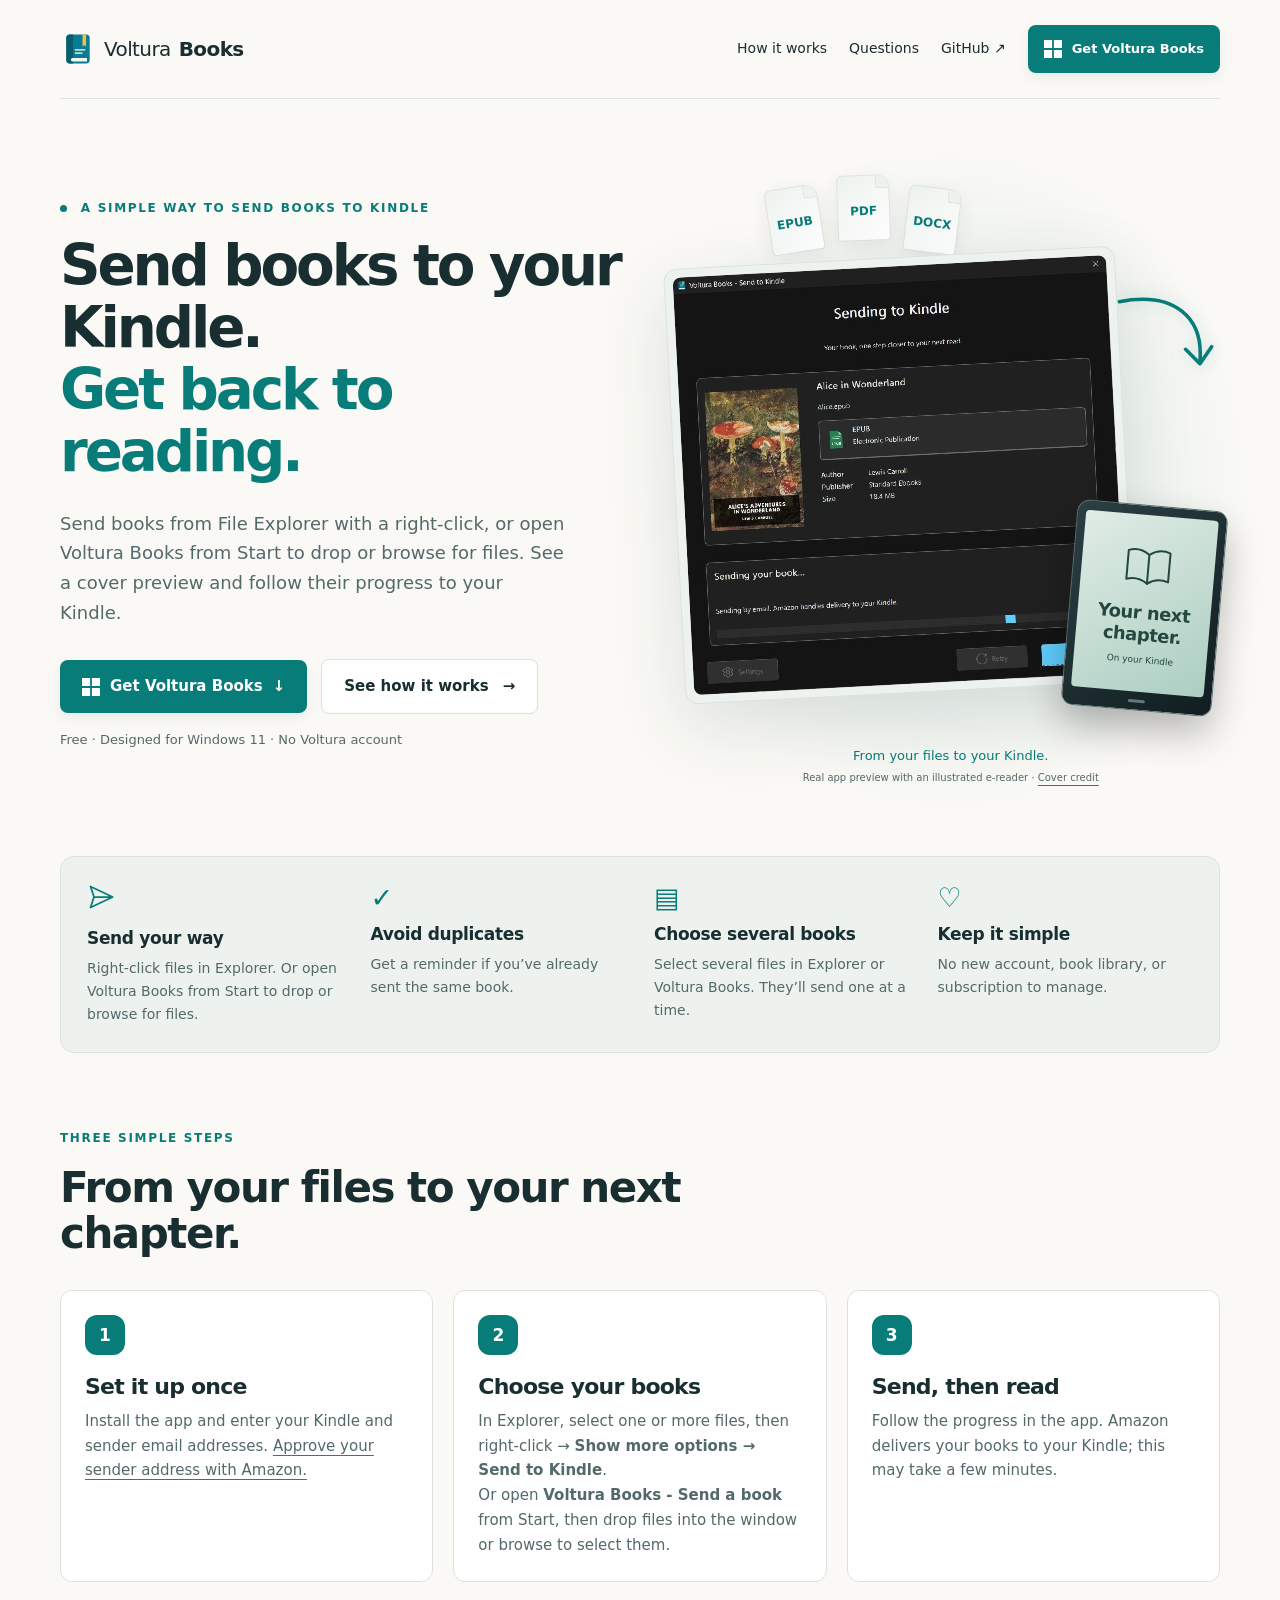
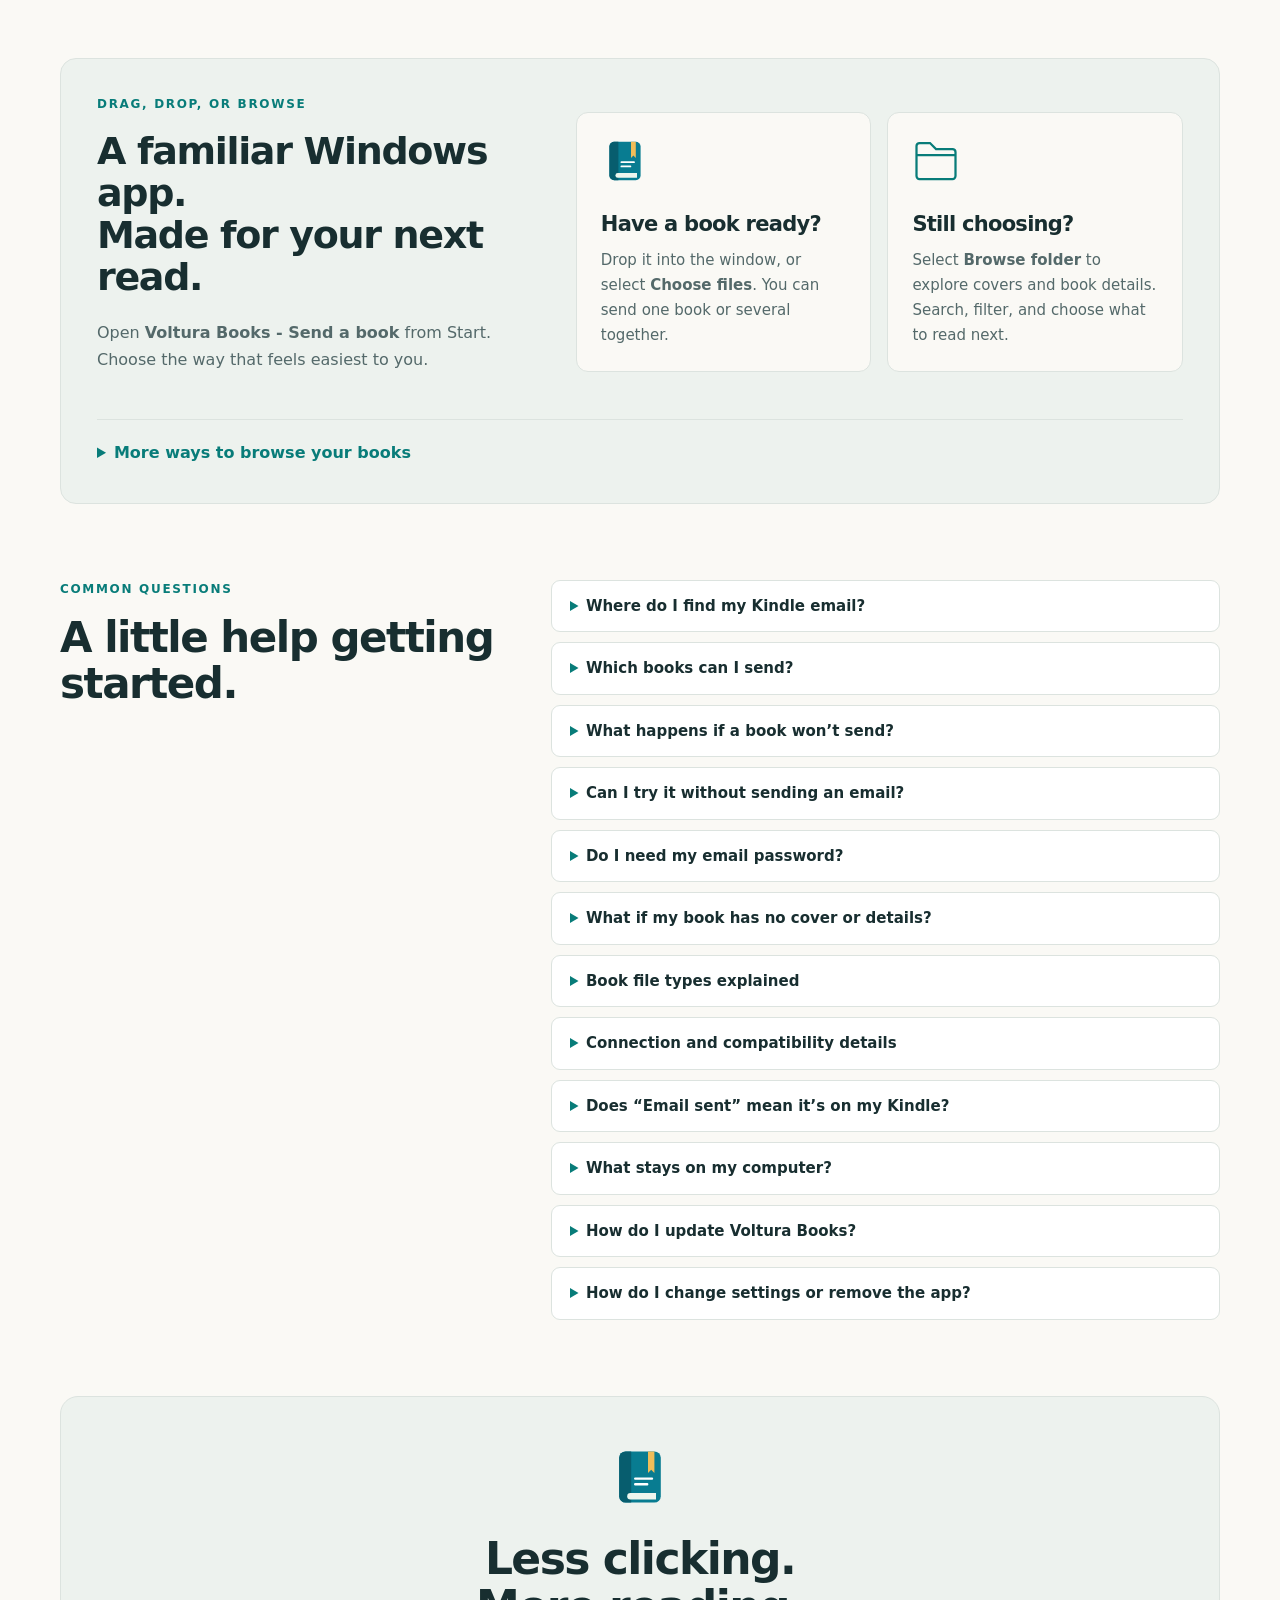
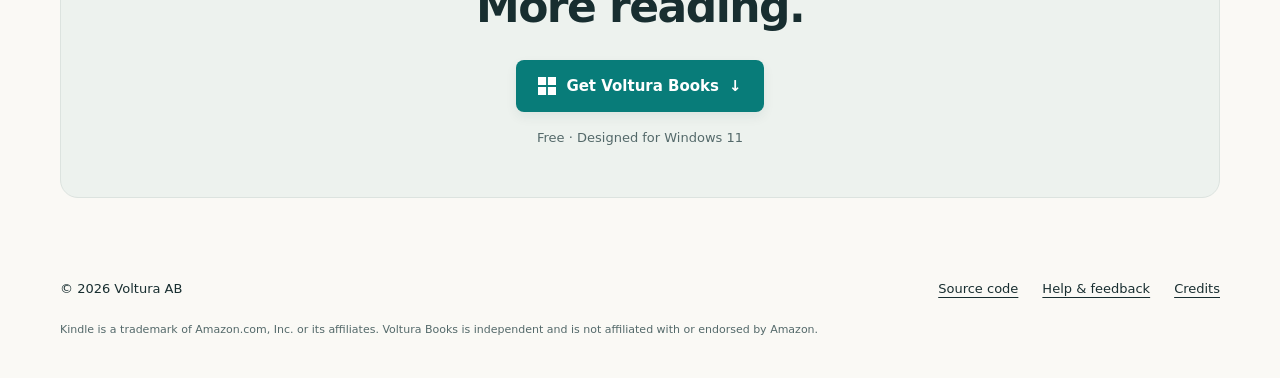
==== docs/index.html @ 6a0a5fe1 "Initial version" ====
<!doctype html>
<html lang="en">
<head>
  <meta charset="utf-8">
  <meta name="viewport" content="width=device-width, initial-scale=1">
  <meta name="color-scheme" content="light dark">
  <meta name="description" content="Send books and documents to your Kindle with a right-click or drag and drop. Choose one book or several, and get back to reading.">
  <meta property="og:title" content="Voltura Books — Your next read. One right-click away.">
  <meta property="og:description" content="A free Windows app for sending books and documents to your Kindle.">
  <meta property="og:type" content="website">
  <meta property="og:image" content="https://voltura.github.io/voltura-books/assets/sending.png">
  <link rel="canonical" href="https://voltura.github.io/voltura-books/">
  <link rel="icon" href="assets/book.svg" type="image/svg+xml">
  <link rel="stylesheet" href="assets/site.css?v=7">
  <title>Voltura Books — Send books to Kindle</title>
</head>
<body>
  <a class="skip" href="#main">Skip to content</a>
  <header class="wrap navigation">
    <a class="wordmark" href="./" aria-label="Voltura Books home"><img src="assets/book.svg" width="36" height="36" alt="">Voltura <strong>Books</strong></a>
    <nav aria-label="Main navigation"><a href="#how-it-works">How it works</a><a href="#questions">Questions</a><a href="https://github.com/voltura/voltura-books">GitHub <span aria-hidden="true">↗</span></a><a class="button primary nav-download" href="https://github.com/voltura/voltura-books/releases"><svg class="windows-icon" width="18" height="18" viewBox="0 0 20 20" fill="currentColor" aria-hidden="true" focusable="false"><path d="M0 0h9v9H0zM11 0h9v9h-9zM0 11h9v9H0zM11 11h9v9h-9z"/></svg>Get Voltura Books</a></nav>
  </header>
  <main id="main">
    <section class="wrap hero">
      <div class="intro">
        <p class="eyebrow"><span class="dot"></span> A simple way to send books to Kindle</p>
        <h1>Send books to your Kindle.<br><em>Get back to reading.</em></h1>
        <p class="lead">Send books from File Explorer with a right-click, or open Voltura Books from Start to drop or browse for files. See a cover preview and follow their progress to your Kindle.</p>
        <div class="actions"><a class="button primary" href="https://github.com/voltura/voltura-books/releases"><svg class="windows-icon" width="18" height="18" viewBox="0 0 20 20" fill="currentColor" aria-hidden="true" focusable="false"><path d="M0 0h9v9H0zM11 0h9v9h-9zM0 11h9v9H0zM11 11h9v9h-9z"/></svg>Get Voltura Books <span aria-hidden="true">↓</span></a><a class="button secondary" href="#how-it-works">See how it works <span aria-hidden="true">→</span></a></div>
        <p class="fine">Free · Designed for Windows 11 · No Voltura account</p>
      </div>
      <figure class="hero-product">
        <div class="format-tags" aria-label="Examples of supported formats"><span>EPUB</span><span>PDF</span><span>DOCX</span></div>
        <div class="product-frame"><img src="assets/sending.png?v=7" alt="Voltura Books showing a cover and details while sending Alice’s Adventures in Wonderland" width="735" height="708" fetchpriority="high"></div>
        <svg class="delivery-arrow" viewBox="0 0 120 100" fill="none" aria-hidden="true"><path d="M8 12C70 0 102 30 98 78"/><path d="m82 65 16 16 13-19"/></svg>
        <div class="reader-illustration" aria-hidden="true"><div class="reader-screen"><svg viewBox="0 0 64 64" fill="none"><path d="M32 17C24 11 14 10 6 13v36c9-3 18-2 26 4 8-6 17-7 26-4V13c-8-3-18-2-26 4Z"/><path d="M32 17v36"/></svg><strong>Your next<br>chapter.</strong><span>On your Kindle</span></div><div class="reader-button"></div></div>
        <figcaption>From your files to your Kindle.<br><span>Real app preview with an illustrated e-reader · <a href="credits.html">Cover credit</a></span></figcaption>
      </figure>
    </section>
    <section class="wrap feature-strip" aria-label="Why Voltura Books"><div class="feature-grid">
      <article><span class="feature-symbol" aria-hidden="true"><svg width="28" height="28" viewBox="0 0 24 24" fill="none" stroke="currentColor" stroke-width="1.5" stroke-linejoin="round"><path d="M3 3 22 12 3 21 6 12Z M6 12h16"/></svg></span><h2>Send your way</h2><p>Right-click files in Explorer. Or open Voltura Books from Start to drop or browse for files.</p></article>
      <article><span class="feature-symbol" aria-hidden="true">✓</span><h2>Avoid duplicates</h2><p>Get a reminder if you’ve already sent the same book.</p></article>
      <article><span class="feature-symbol" aria-hidden="true">▤</span><h2>Choose several books</h2><p>Select several files in Explorer or Voltura Books. They’ll send one at a time.</p></article>
      <article><span class="feature-symbol" aria-hidden="true">♡</span><h2>Keep it simple</h2><p>No new account, book library, or subscription to manage.</p></article>
    </div></section>
    <section class="wrap steps-section" id="how-it-works">
      <div class="section-heading"><p class="eyebrow">Three simple steps</p><h2>From your files to your next chapter.</h2></div>
      <ol class="steps">
        <li><span class="step-number">1</span><h3>Set it up once</h3><p>Install the app and enter your Kindle and sender email addresses. <a href="#kindle-email">Approve your sender address with Amazon.</a></p></li>
        <li><span class="step-number">2</span><h3>Choose your books</h3><p>In Explorer, select one or more files, then right-click → <strong>Show more options → Send to Kindle</strong>.</p><p>Or open <strong>Voltura Books - Send a book</strong> from Start, then drop files into the window or browse to select them.</p></li>
        <li><span class="step-number">3</span><h3>Send, then read</h3><p>Follow the progress in the app. Amazon delivers your books to your Kindle; this may take a few minutes.</p></li>
      </ol>
    </section>
    <section class="wrap showcase" aria-labelledby="showcase-title">
      <div class="section-heading"><p class="eyebrow">Drag, drop, or browse</p><h2 id="showcase-title">A familiar Windows app.<br>Made for your next read.</h2><p>Open <strong>Voltura Books - Send a book</strong> from Start. Choose the way that feels easiest to you.</p></div>
      <div class="method-grid">
        <article><img src="assets/book.svg" width="48" height="48" alt=""><h3>Have a book ready?</h3><p>Drop it into the window, or select <strong>Choose files</strong>. You can send one book or several together.</p></article>
        <article><svg class="method-icon" viewBox="0 0 32 32" fill="none" stroke="currentColor" stroke-width="1.5" aria-hidden="true"><path d="M3 9V6a2 2 0 0 1 2-2h7l4 4h11a2 2 0 0 1 2 2v16a2 2 0 0 1-2 2H5a2 2 0 0 1-2-2V9Z"/><path d="M3 12h26"/></svg><h3>Still choosing?</h3><p>Select <strong>Browse folder</strong> to explore covers and book details. Search, filter, and choose what to read next.</p></article>
      </div>
      <details class="browse-details"><summary>More ways to browse your books</summary><p>Switch between a list and cover thumbnails. Search by filename, sort by name, size, or modified date, and filter by file type. Hold Ctrl or Shift to select several files. Available details include title, author, publisher, size, and file dates.</p><p>If you open more files during a send, the app asks whether to add them after the current books.</p></details>
    </section>
    <section class="wrap faq" id="questions">
      <div class="section-heading"><p class="eyebrow">Common questions</p><h2>A little help getting started.</h2></div>
      <div class="questions">
        <details id="kindle-email"><summary>Where do I find my Kindle email?</summary><p>Visit Amazon’s <a href="https://www.amazon.com/hz/mycd/myx">Content and Devices</a> settings to find your Kindle’s Send-to-Kindle email address. In Personal Document Settings, add your sender email to the Approved Personal Document E-mail List.</p></details>
        <details><summary>Which books can I send?</summary><p>EPUB books, PDF files, Word documents, and several other common formats. Choose one or several. Each file can be up to 50 MB; your email service may have a smaller limit. Password-protected or copy-protected documents may not work.</p></details>
        <details><summary>What happens if a book won’t send?</summary><p>Sending pauses so you can try again, skip that book, or cancel the remaining books. Nothing is retried automatically. For several books, a summary tells you what was sent, skipped, or left unfinished.</p></details>
        <details><summary>Can I try it without sending an email?</summary><p>Yes. Select <strong>Preview only (no emails sent)</strong> in the Send a book window. You can browse files, see their covers, and watch a simulated send. No email setup is needed, and your sent-book history stays unchanged.</p></details>
        <details><summary>Do I need my email password?</summary><p>If you send through your email provider, yes. Some services, such as Gmail, require a special password for apps; the setup form explains what to use. There is also a direct sending option without a password, though it does not work on every network.</p></details>
        <details><summary>What if my book has no cover or details?</summary><p>You’ll see a full-size placeholder cover with its file type. Missing information never prevents sending. Page counts appear only when available; most EPUB books do not have a fixed number of pages. Word page counts are the values saved in the file and may change when it is opened elsewhere.</p></details>
        <details><summary>Book file types explained</summary><p>The letters at the end of a filename tell you its format. For example, <strong>My book.epub</strong> is an EPUB book.</p>
          <dl class="file-legend">
            <dt>EPUB — electronic publication (.epub)</dt><dd>A common ebook format. Text usually adjusts to your Kindle’s screen and chosen text size. We show its cover when one is included.</dd>
            <dt>PDF — portable document format (.pdf)</dt><dd>Pages laid out like a printed book or document. We show the first page as a preview.</dd>
            <dt>RTF — rich text format (.rtf)</dt><dd>A text document with basic formatting, such as bold words and headings. We show a full-size placeholder cover.</dd>
            <dt>Word documents (.doc, .docx)</dt><dd>Documents created by Microsoft Word and similar apps. Some DOCX files include a small preview; otherwise we show a full-size placeholder cover.</dd>
            <dt>TXT — plain text (.txt)</dt><dd>Words without page styling or pictures. We show a full-size placeholder cover.</dd>
            <dt>HTML — web-page documents (.html, .htm)</dt><dd>A saved web-page file. Only that file is sent, not a folder of linked pictures. We show a full-size placeholder cover.</dd>
            <dt>Pictures (.jpg, .jpeg, .png, .gif, .bmp)</dt><dd>Common image formats. We show the picture as the preview; for animated GIFs, the first frame.</dd>
            <dt>AZW, AZW3 and MOBI</dt><dd>Kindle and older ebook formats that this email delivery route does not support. Use an EPUB or PDF edition instead; changing the filename ending does not convert a book.</dd>
          </dl><p>Preview availability does not determine whether a file can be sent. <a href="https://digprjsurvey.amazon.co.uk/csad/help/node/TCUBEdEkbIhK07ysFu">Amazon’s supported file types</a>.</p></details>
        <details><summary>Connection and compatibility details</summary><p>Designed and tested for Windows 11 on an x64 PC. Windows 10 compatibility has not been verified; some icons depend on fonts included with Windows 11. Windows 8 and 8.1 are not supported. Provider sending requires verified TLS encryption. Direct sending uses port 25 and may be unencrypted if the receiving server does not offer TLS. Networks and mail servers can block direct delivery.</p><p>Browser-based email sign-in (OAuth) is not supported. Each file is sent unchanged, without conversion or DRM removal. Amazon processes the file and may reject unsupported books. The maximum attachment size is 50,000,000 bytes, before email encoding; your provider may allow less.</p></details>
        <details><summary>Does “Email sent” mean it’s on my Kindle?</summary><p>It means the mail server accepted the email. Amazon still needs to process and deliver the book. If a connection fails after submission, check your Kindle before retrying so you do not send a duplicate.</p></details>
        <details><summary>What stays on my computer?</summary><p>Your settings and sent-book history are stored locally. Passwords use Windows Credential Manager. There is no Voltura account or telemetry. Automatic email setup sends only your email domain to Thunderbird’s configuration service and may query DNS. Your book is sent through the delivery method you choose.</p></details>
        <details><summary>How do I update Voltura Books?</summary><p>Open <strong>About</strong> in the Send a book window and choose <strong>Check for updates</strong>. The app downloads and verifies a newer version, then offers <strong>Install update</strong> when you are ready.</p></details>
        <details><summary>How do I change settings or remove the app?</summary><p>Open <strong>Voltura Books - Settings</strong> from Start. To remove it, go to <strong>Windows Settings → Apps → Installed apps → Voltura Books → Uninstall</strong>. Removal also deletes its settings, saved password, and sent history.</p></details>
      </div>
    </section>
    <section class="wrap closing"><img src="assets/book.svg" width="64" height="64" alt=""><h2>Less clicking.<br>More reading.</h2><a class="button primary" href="https://github.com/voltura/voltura-books/releases"><svg class="windows-icon" width="18" height="18" viewBox="0 0 20 20" fill="currentColor" aria-hidden="true" focusable="false"><path d="M0 0h9v9H0zM11 0h9v9h-9zM0 11h9v9H0zM11 11h9v9h-9z"/></svg>Get Voltura Books <span aria-hidden="true">↓</span></a><p class="fine">Free · Designed for Windows 11</p></section>
  </main>
  <footer class="wrap"><div class="footer-top"><span>© 2026 Voltura AB</span><div><a href="https://github.com/voltura/voltura-books">Source code</a><a href="https://github.com/voltura/voltura-books/issues">Help &amp; feedback</a><a href="credits.html">Credits</a></div></div><p>Kindle is a trademark of Amazon.com, Inc. or its affiliates. Voltura Books is independent and is not affiliated with or endorsed by Amazon.</p></footer>
<script>
  function revealAnswer() {
    const answer = document.getElementById(location.hash.slice(1));
    if (answer instanceof HTMLDetailsElement) answer.open = true;
  }
  window.addEventListener('hashchange', revealAnswer);
  revealAnswer();
</script>
</body>
</html>
---- docs/assets/site.css ----
@charset "UTF-8";
:root{color-scheme:light dark;--page:#faf9f5;--ink:#182e30;--muted:#54696a;--line:#dce3df;--card:#fff;--wash:#edf2ee;--accent:#087c79;--accent-ink:#fff;--gold:#efbd59;--shadow:0 24px 70px #183e3620}
*{box-sizing:border-box}html{scroll-behavior:smooth;scroll-padding-top:30px}body{margin:0;background:var(--page);color:var(--ink);font-family:"Segoe UI Variable","Segoe UI",system-ui,sans-serif;font-size:16px;line-height:1.65}a{color:inherit;text-underline-offset:4px}a:hover{color:var(--accent)}a:focus-visible,summary:focus-visible{outline:3px solid var(--accent);outline-offset:6px}img{max-width:100%;height:auto}h1,h2,h3,p{margin-top:0}h1,h2,h3{line-height:1.1;letter-spacing:-.035em}p{color:var(--muted)}.wrap{width:min(1160px,calc(100% - 64px));margin-inline:auto}.skip{position:fixed;left:16px;top:-100px;z-index:5;background:var(--card);padding:12px}.skip:focus{top:12px}.navigation{display:flex;align-items:center;justify-content:space-between;padding-block:25px;border-bottom:1px solid var(--line)}.wordmark{display:flex;align-items:center;gap:8px;font-size:20px;text-decoration:none;letter-spacing:-.03em}.wordmark strong{font-weight:650}.navigation nav{display:flex;gap:28px;font-size:14px}.navigation nav a{text-decoration:none}.hero{display:grid;grid-template-columns:1.2fr 1fr;gap:42px;align-items:center;padding-block:100px 108px}.eyebrow{font-size:12px;text-transform:uppercase;letter-spacing:.14em;font-weight:650;color:var(--accent);margin-bottom:24px}.dot{display:inline-block;width:7px;height:7px;border-radius:50%;background:var(--accent);margin-right:8px}h1{font-size:clamp(40px,4.7vw,64px);font-weight:650;letter-spacing:-.055em;margin-bottom:26px}h1 em{font-style:normal;color:var(--accent)}.lead{font-size:19px;max-width:510px;line-height:1.65}.actions{display:flex;align-items:center;gap:24px;flex-wrap:wrap;margin-top:32px}.button{display:inline-flex;align-items:center;justify-content:center;gap:28px;border-radius:8px;padding:14px 22px;font-size:15px;font-weight:650;text-decoration:none}.primary{background:var(--accent);color:var(--accent-ink);box-shadow:0 5px 12px #083e3212}.primary:hover{color:var(--accent-ink);filter:brightness(1.1)}.text-link{font-size:14px;text-decoration:none}.fine{font-size:13px;line-height:1.65;margin-top:15px}.book-scene{height:380px;position:relative;display:flex;justify-content:center;align-items:center;isolation:isolate}.orbit{position:absolute;border:1px solid var(--line);border-radius:50%;z-index:-1;inset:0}.orbit-two{inset:35px}.paper-card{width:230px;min-height:290px;transform:rotate(-8deg);border:1px solid var(--line);border-radius:12px;background:var(--card);box-shadow:var(--shadow);padding:24px;display:flex;flex-direction:column;align-items:center;gap:8px;margin-left:-45px}.paper-card strong{font-size:16px;letter-spacing:-.025em}.paper-card>span:last-child{font-size:12px;color:var(--muted)}.file-tag{font-size:10px;letter-spacing:.15em;align-self:flex-start;border:1px solid var(--line);border-radius:4px;padding:2px 6px;margin-bottom:8px}.menu-card{position:absolute;right:0;top:160px;min-width:245px;background:var(--card);border:1px solid var(--line);border-radius:12px;box-shadow:var(--shadow);padding:7px;font-size:14px;transform:rotate(3deg)}.menu-muted{display:block;padding:7px 14px;color:var(--muted);font-size:12px}.menu-choice{display:flex;align-items:center;gap:8px;background:var(--wash);padding:10px;border-radius:6px;font-weight:600}.menu-choice>span{margin-left:auto;color:var(--accent)}.scene-caption{position:absolute;bottom:-24px;font-size:12px;color:var(--muted)}.feature-strip{background:var(--wash);border-block:1px solid var(--line)}.feature-grid{display:grid;grid-template-columns:repeat(3,1fr);gap:52px;padding-block:40px}.feature-symbol{font-size:24px;color:var(--accent);display:block;margin-bottom:12px}.feature-grid h2{font-size:18px;letter-spacing:-.02em;margin-bottom:10px}.feature-grid p{font-size:14px;line-height:1.65;margin:0}.showcase{display:grid;grid-template-columns:.7fr 1.3fr;gap:65px;align-items:center;padding-block:100px}.section-heading h2{font-size:clamp(30px,3.3vw,42px);font-weight:600;margin-bottom:22px}.section-heading p:not(.eyebrow){max-width:440px}.app-shot{margin:0;padding:22px;background:var(--wash);border:1px solid var(--line);border-radius:18px}.app-shot img{display:block;width:100%;height:auto;border-radius:9px;box-shadow:var(--shadow)}figcaption{font-size:11px;text-align:center;color:var(--muted);padding-top:18px}.steps-section{border-top:1px solid var(--line);display:grid;grid-template-columns:1fr 1fr;gap:65px;padding-block:85px}.steps{list-style:none;padding:0;margin:0;display:grid;gap:30px}.steps li{display:flex;gap:24px}.step-number{font-size:12px;font-weight:650;color:var(--accent);border:1px solid var(--line);border-radius:50%;width:36px;height:36px;display:grid;place-items:center;flex-shrink:0}.steps h3{font-size:20px;margin-bottom:10px}.steps p{font-size:15px;margin:0}.methods{padding-block:50px 90px}.method-grid{display:grid;grid-template-columns:1fr 1fr;gap:24px}.method-grid article{background:var(--card);padding:32px;border:1px solid var(--line);border-radius:12px}.pill{font-size:11px;text-transform:uppercase;letter-spacing:.08em;background:var(--wash);color:var(--accent);padding:5px 9px;border-radius:5px;display:inline-block;margin-bottom:25px}.method-grid h3{font-size:25px}.method-grid p{font-size:15px;margin-bottom:0}.method-grid .fine{font-size:13px}.faq{display:grid;grid-template-columns:.8fr 1.2fr;gap:65px;border-top:1px solid var(--line);padding-block:85px}.questions details{border-bottom:1px solid var(--line);padding-block:19px}.questions details:first-child{padding-top:0}.questions summary{cursor:pointer;font-weight:600;line-height:1.5;padding-right:10px}.questions p{font-size:14px;margin:18px 0 0}.closing{border:1px solid var(--line);border-radius:18px;background:var(--wash);text-align:center;padding:48px 24px;margin-block:20px 80px}.closing h2{font-size:44px;margin:18px 0 28px}.closing .fine{margin-bottom:0}footer{padding-bottom:28px;font-size:13px}.footer-top{display:flex;justify-content:space-between;gap:24px}.footer-top div{display:flex;gap:24px}footer>p{font-size:11px;max-width:760px;margin-top:22px}.credits{max-width:760px;padding-block:70px}.credits h1{font-size:42px}.credits h2{font-size:25px;margin-top:36px}
@media(prefers-color-scheme:dark){:root{--page:#131e20;--ink:#edf4ef;--muted:#aabcb8;--line:#344447;--card:#1b292c;--wash:#203235;--accent:#81d4c1;--accent-ink:#112d29;--shadow:0 24px 70px #0004}.file-tag{color:var(--muted)}}
@media(max-width:900px){.hero{gap:25px}.menu-card{min-width:215px}.book-scene{height:330px}.paper-card{width:205px}.showcase,.steps-section,.faq{gap:35px}.feature-grid{gap:26px}.actions{gap:18px}}
@media(max-width:700px){.wrap{width:calc(100% - 40px)}.navigation{gap:16px}.navigation nav{gap:16px}.navigation nav a:first-child{display:none}.wordmark{font-size:18px}.hero{grid-template-columns:1fr;padding-block:55px 70px;gap:35px}.hero h1{font-size:46px}.lead{font-size:18px}.book-scene{max-width:400px;width:100%;margin:15px auto 0}.scene-caption{bottom:-18px}.feature-grid{grid-template-columns:1fr;padding-block:35px;gap:30px}.feature-symbol{float:left;margin-right:16px}.feature-grid p{padding-left:40px}.showcase,.steps-section,.faq{grid-template-columns:1fr;padding-block:55px;gap:30px}.showcase .section-heading p{max-width:none}.app-shot{padding:12px}.method-grid{grid-template-columns:1fr}.methods{padding-block:20px 55px}.method-grid article{padding:25px}.closing{margin-bottom:50px}.footer-top{flex-direction:column;gap:12px}.footer-top div{gap:18px;flex-wrap:wrap}.closing h2{font-size:38px}}
@media(max-width:380px){.hero h1{font-size:39px}.navigation nav a:nth-child(2){display:none}.actions{align-items:flex-start;flex-direction:column}.menu-card{min-width:195px}.book-scene{height:330px}.paper-card{margin-left:-30px;width:190px}}
@media(prefers-reduced-motion:reduce){html{scroll-behavior:auto}}

.file-legend{font-size:14px;color:var(--muted)}.file-legend dt{font-weight:600;color:var(--ink);margin-top:18px}.file-legend dd{margin:5px 0 0}
/* Clear product focus and compact, scannable sections. */
.navigation nav{align-items:center;gap:22px}.navigation .nav-download{padding:10px 16px;font-size:13px}.hero{grid-template-columns:1.05fr 1fr;padding-block:76px 68px;gap:56px}.hero h1{font-size:clamp(38px,4.4vw,59px)}.hero .lead{font-size:18px}.actions{gap:14px}.button{gap:14px;min-height:48px}.secondary{border:1px solid var(--line);background:var(--card);color:var(--ink)}.hero-product{margin:0;position:relative;min-width:0}.hero-product:before{content:"";position:absolute;inset:-35px;z-index:-1;background:radial-gradient(ellipse,color-mix(in srgb,var(--accent) 13%,transparent),transparent 70%)}.format-tags{display:flex;gap:10px;justify-content:flex-end;margin-bottom:16px}.format-tags span{padding:5px 12px;border:1px solid var(--line);border-radius:7px;color:var(--accent);background:var(--wash);font-size:12px;font-weight:600}.product-frame{padding:12px;border:1px solid var(--line);border-radius:17px;background:var(--wash);box-shadow:var(--shadow)}.product-frame img{width:100%;display:block;border-radius:8px}.hero-product figcaption{padding-top:12px}.feature-strip{border:1px solid var(--line);border-radius:14px}.feature-grid{grid-template-columns:repeat(4,1fr);gap:28px;padding:26px}.feature-grid article{min-width:0}.feature-symbol{font-size:27px;line-height:1.1;margin-bottom:12px}.feature-grid h2{font-size:17px}.feature-grid p{font-size:14px}.steps-section{display:block;padding-block:76px;border-top:0}.steps-section .section-heading{max-width:680px}.eyebrow{margin-bottom:16px}.steps{grid-template-columns:repeat(3,1fr);gap:20px;margin-top:32px}.steps li{display:block;padding:24px;border:1px solid var(--line);border-radius:12px;background:var(--card)}.step-number{margin-bottom:20px;background:var(--wash);border-color:var(--accent);font-size:15px}.steps h3{font-size:22px}.steps p{font-size:15px}.showcase{border:1px solid var(--line);border-radius:16px;background:var(--wash);padding:36px;gap:30px;grid-template-columns:.85fr 1.15fr}.showcase .section-heading h2{font-size:clamp(28px,3vw,38px)}.method-grid{gap:16px}.method-grid article{padding:24px;background:var(--page)}.method-grid h3{font-size:21px;margin-top:20px;margin-bottom:12px}.method-icon{width:48px;height:48px;color:var(--accent)}.browse-details{grid-column:1/-1;border-top:1px solid var(--line);padding-top:20px}.browse-details summary{cursor:pointer;color:var(--accent);font-weight:600}.browse-details p{font-size:14px;max-width:850px;margin:14px 0 0}.faq{border-top:0;padding-block:76px;gap:45px}.questions{display:grid;gap:10px;align-content:start}.questions details,.questions details:first-child{border:1px solid var(--line);border-radius:9px;background:var(--card);padding:0}.questions summary{padding:14px 18px;font-size:15px}.questions details[open]{border-color:var(--accent)}.questions details>p,.questions details>dl{margin:0;padding:0 18px 18px}.questions details>dl{padding-top:8px}.questions summary::marker{color:var(--accent)}.closing{margin-top:0}.section-heading p:not(.eyebrow){max-width:510px}
@media(max-width:1000px){.navigation nav{gap:14px}.hero{gap:28px}.feature-grid{grid-template-columns:repeat(2,1fr)}.showcase{grid-template-columns:1fr}.method-grid{grid-template-columns:1fr 1fr}}
@media(max-width:700px){.navigation{flex-wrap:wrap;gap:16px;padding-block:18px}.navigation nav{gap:16px;flex-wrap:wrap}.navigation nav a:first-child{display:inline}.navigation nav a[href^="https://github.com/"]:not(.nav-download){display:none}.navigation .nav-download{min-height:40px}.hero{grid-template-columns:1fr;padding-block:44px;gap:32px}.hero h1{font-size:clamp(36px,9vw,48px)}.hero-product{max-width:530px;width:100%;margin-inline:auto}.hero .lead{font-size:17px}.feature-grid{padding:22px;gap:25px}.feature-symbol{float:none;margin-right:0}.feature-grid p{padding-left:0}.steps{grid-template-columns:1fr;gap:14px}.steps-section,.faq{padding-block:48px}.steps li{padding:22px}.step-number{float:left;margin:0 16px 10px 0}.steps h3{padding-top:6px}.steps p{clear:both;padding-top:6px}.showcase{padding:24px;gap:22px}.method-grid{grid-template-columns:1fr}.method-grid article{padding:20px}.faq{grid-template-columns:1fr;gap:24px}.questions summary{padding:14px}.actions{align-items:stretch;flex-direction:row}.actions .button{flex:1;white-space:nowrap}.closing h2{font-size:36px}}
@media(max-width:400px){.feature-grid{grid-template-columns:1fr}.navigation nav a:first-child{display:none}.actions{flex-direction:column}.wordmark{font-size:19px}.showcase{padding:18px}}
/* File cards and an illustrated reader frame the real application screenshot. */
.hero-product{padding-top:12px;padding-bottom:0;isolation:isolate}
.hero-product .format-tags{justify-content:flex-start;padding-left:16%;gap:16px;margin-bottom:-6px;position:relative;z-index:-1}
.hero-product .format-tags span{position:relative;display:grid;place-items:center;width:53px;height:66px;padding:17px 5px 9px;border-radius:6px 13px 4px 4px;background:linear-gradient(145deg,var(--wash),var(--card));box-shadow:0 5px 20px #0001;transform:rotate(-9deg)}
.hero-product .format-tags span:before{content:"";position:absolute;right:0;top:0;width:12px;height:12px;border-left:1px solid var(--line);border-bottom:1px solid var(--line);border-radius:0 10px 0 3px;background:var(--wash)}
.hero-product .format-tags span:nth-child(2){transform:translateY(-12px) rotate(-2deg)}
.hero-product .format-tags span:nth-child(3){transform:rotate(7deg)}
.hero-product .product-frame{width:84%;position:relative;z-index:1;transform:rotate(-3deg);transform-origin:50% 80%;padding:8px;border-radius:13px;margin-top:10px}
.delivery-arrow{position:absolute;right:0;top:19%;width:20%;height:auto;color:var(--accent);stroke:currentColor;stroke-width:4;stroke-linecap:round;stroke-linejoin:round;filter:drop-shadow(0 0 8px color-mix(in srgb,var(--accent) 25%,transparent))}
.reader-illustration{position:relative;z-index:2;width:28%;margin:-35% 0 0 auto;padding:9px 8px 7px;border:1px solid #596d70;border-radius:12px;background:linear-gradient(135deg,#2b4044,#111d20);box-shadow:0 18px 38px #0004;transform:rotate(5deg)}
.reader-screen{aspect-ratio:3/4;display:flex;flex-direction:column;align-items:center;justify-content:center;gap:10px;text-align:center;border-radius:4px;background:linear-gradient(145deg,#e0ece5,#accec2);color:#244740;padding:12px 5px}
.reader-screen svg{width:42%;stroke:currentColor;stroke-width:2.5;stroke-linecap:round;stroke-linejoin:round}
.reader-screen strong{font-size:clamp(13px,1.4vw,19px);line-height:1.2;letter-spacing:-.025em}.reader-screen span{font-size:9px;line-height:1.2}.reader-button{width:17px;height:3px;border-radius:3px;background:#62787a;margin:8px auto 0}
.hero-product figcaption{position:relative;margin-top:22px;font-size:13px;color:var(--accent)}.hero-product figcaption span{font-size:10px;color:var(--muted)}
@media(max-width:700px){.hero-product{padding-inline:8px}.reader-screen strong{font-size:clamp(13px,3.3vw,19px)}.delivery-arrow{right:4px}.hero-product:before{inset:0}.reader-screen{gap:7px}.reader-illustration{padding:7px 6px 5px}}
/* Filled step badges make the sequence easy to scan. */
.steps .step-number{width:40px;height:40px;border:0;border-radius:12px;background:var(--accent);color:var(--accent-ink);font-size:17px;font-weight:700}
/* Filled step badges make the sequence easy to scan. */
.steps .step-number{width:40px;height:40px;border:0;border-radius:12px;background:var(--accent);color:var(--accent-ink);font-size:17px;font-weight:700}

.button:has(.windows-icon){gap:10px}.windows-icon{display:block;flex:none;width:18px;height:18px}
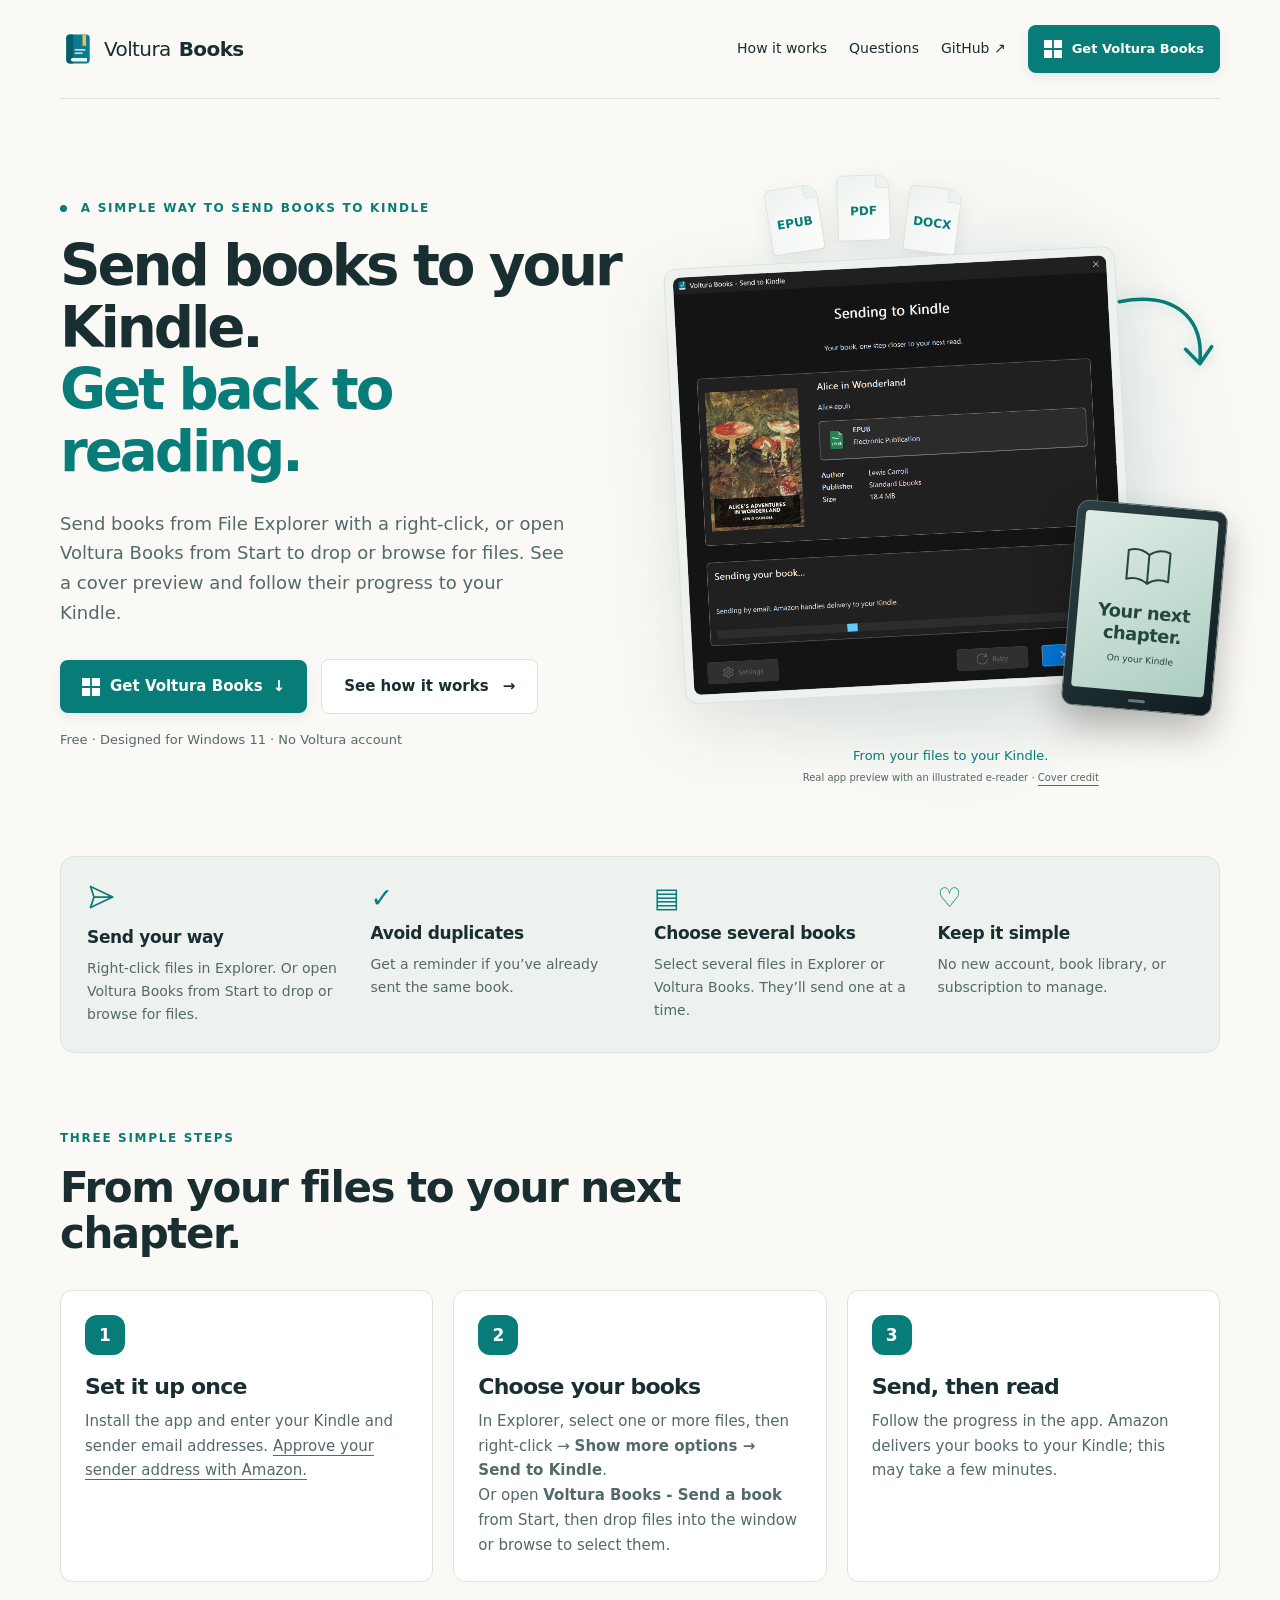
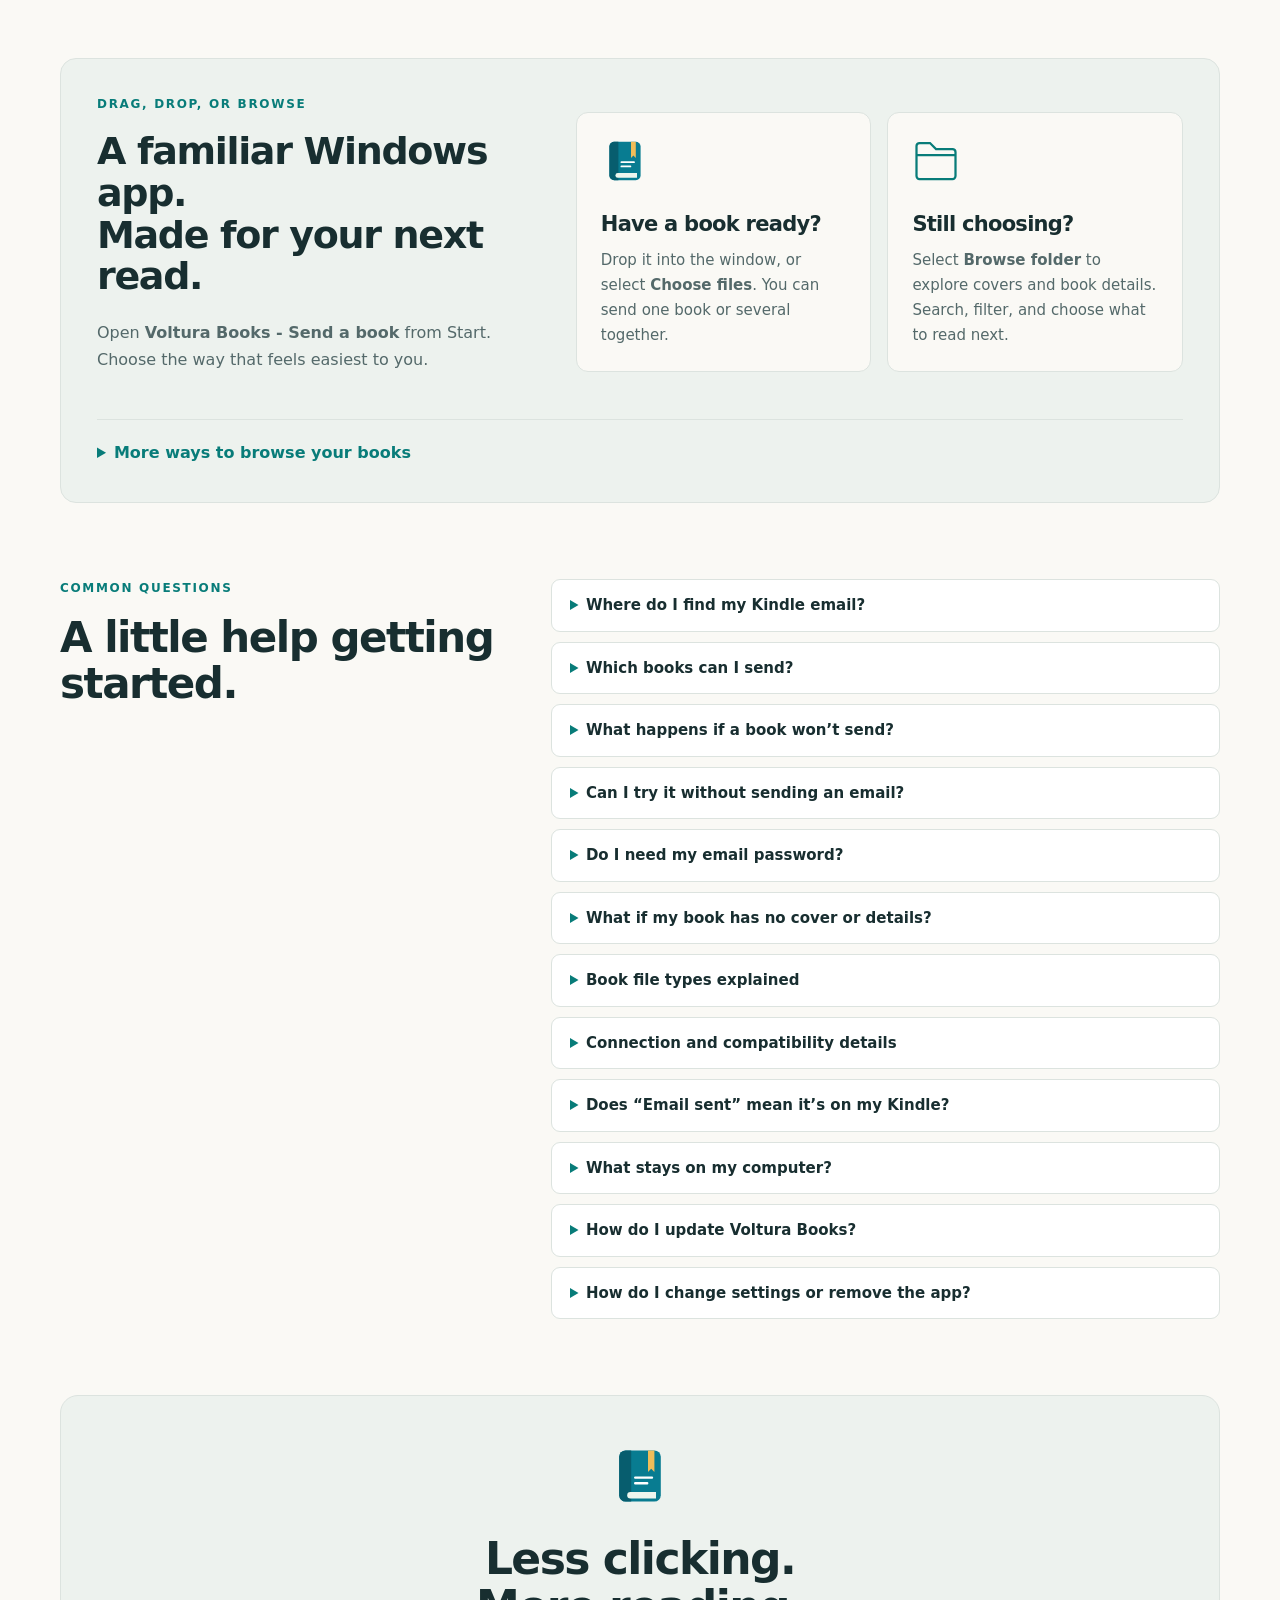
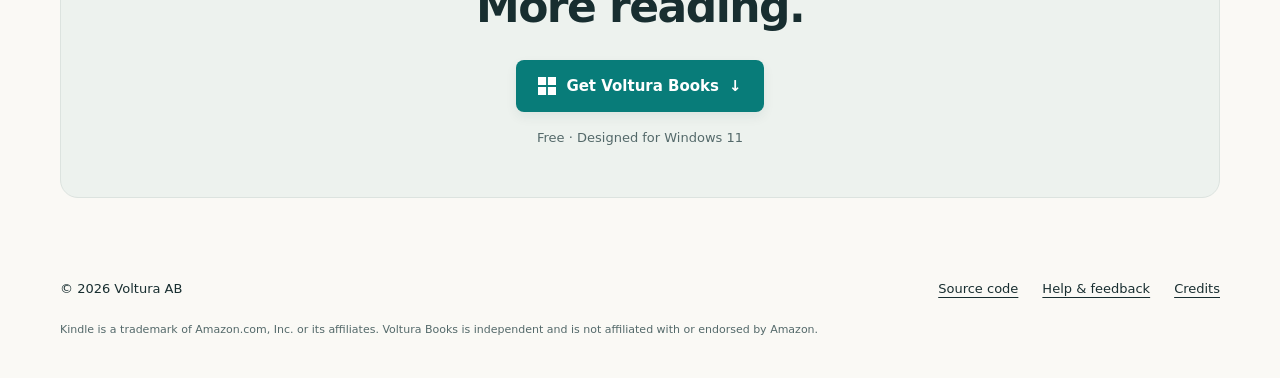
==== commit fdac617e: "fix screenshot" ====
--- a/docs/index.html
+++ b/docs/index.html
@@ -8,7 +8,7 @@
   <meta property="og:title" content="Voltura Books — Your next read. One right-click away.">
   <meta property="og:description" content="A free Windows app for sending books and documents to your Kindle.">
   <meta property="og:type" content="website">
-  <meta property="og:image" content="https://voltura.github.io/voltura-books/assets/sending.png">
+  <meta property="og:image" content="https://voltura.github.io/voltura-books/assets/sending-native.png">
   <link rel="canonical" href="https://voltura.github.io/voltura-books/">
   <link rel="icon" href="assets/book.svg" type="image/svg+xml">
   <link rel="stylesheet" href="assets/site.css?v=7">
@@ -31,7 +31,7 @@
       </div>
       <figure class="hero-product">
         <div class="format-tags" aria-label="Examples of supported formats"><span>EPUB</span><span>PDF</span><span>DOCX</span></div>
-        <div class="product-frame"><img src="assets/sending.png?v=7" alt="Voltura Books showing a cover and details while sending Alice’s Adventures in Wonderland" width="735" height="708" fetchpriority="high"></div>
+        <div class="product-frame"><img src="assets/sending-native.png" alt="Voltura Books showing a cover and details while sending Alice’s Adventures in Wonderland" width="1654" height="1593" fetchpriority="high"></div>
         <svg class="delivery-arrow" viewBox="0 0 120 100" fill="none" aria-hidden="true"><path d="M8 12C70 0 102 30 98 78"/><path d="m82 65 16 16 13-19"/></svg>
         <div class="reader-illustration" aria-hidden="true"><div class="reader-screen"><svg viewBox="0 0 64 64" fill="none"><path d="M32 17C24 11 14 10 6 13v36c9-3 18-2 26 4 8-6 17-7 26-4V13c-8-3-18-2-26 4Z"/><path d="M32 17v36"/></svg><strong>Your next<br>chapter.</strong><span>On your Kindle</span></div><div class="reader-button"></div></div>
         <figcaption>From your files to your Kindle.<br><span>Real app preview with an illustrated e-reader · <a href="credits.html">Cover credit</a></span></figcaption>
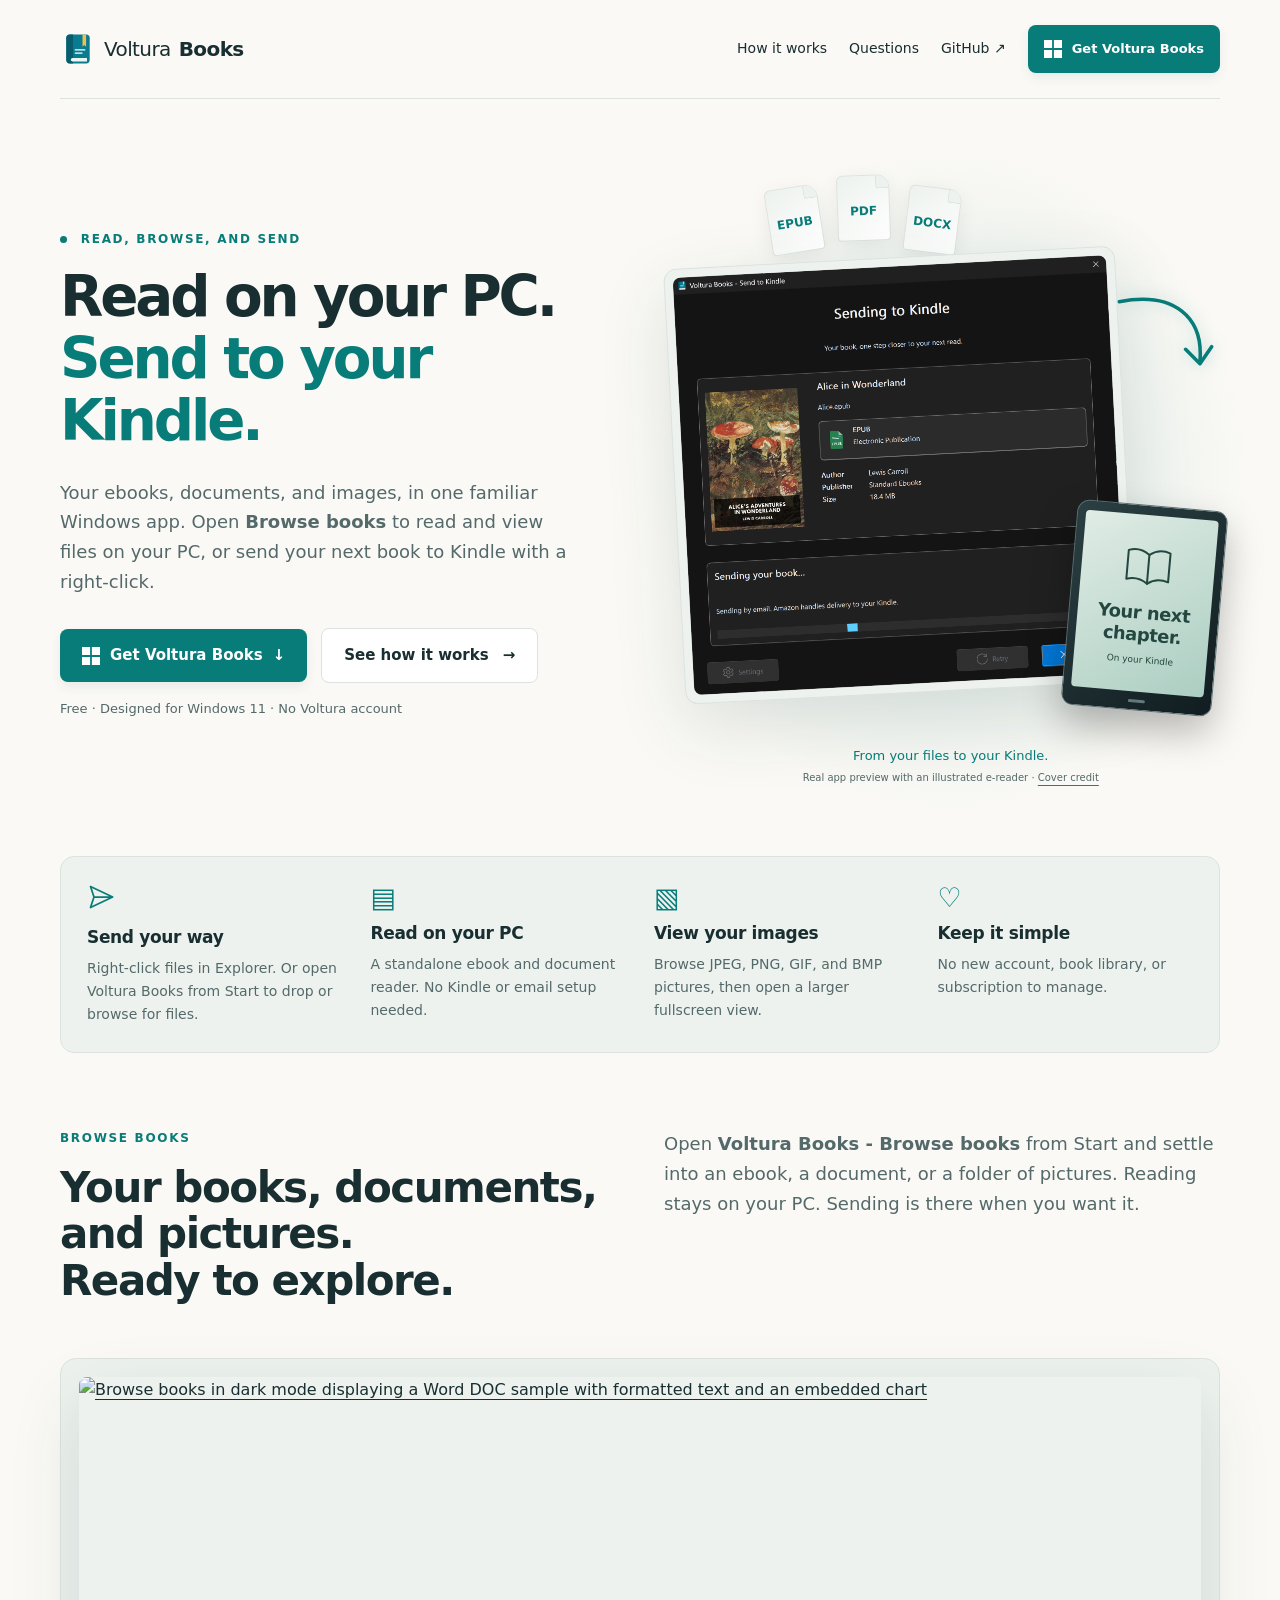
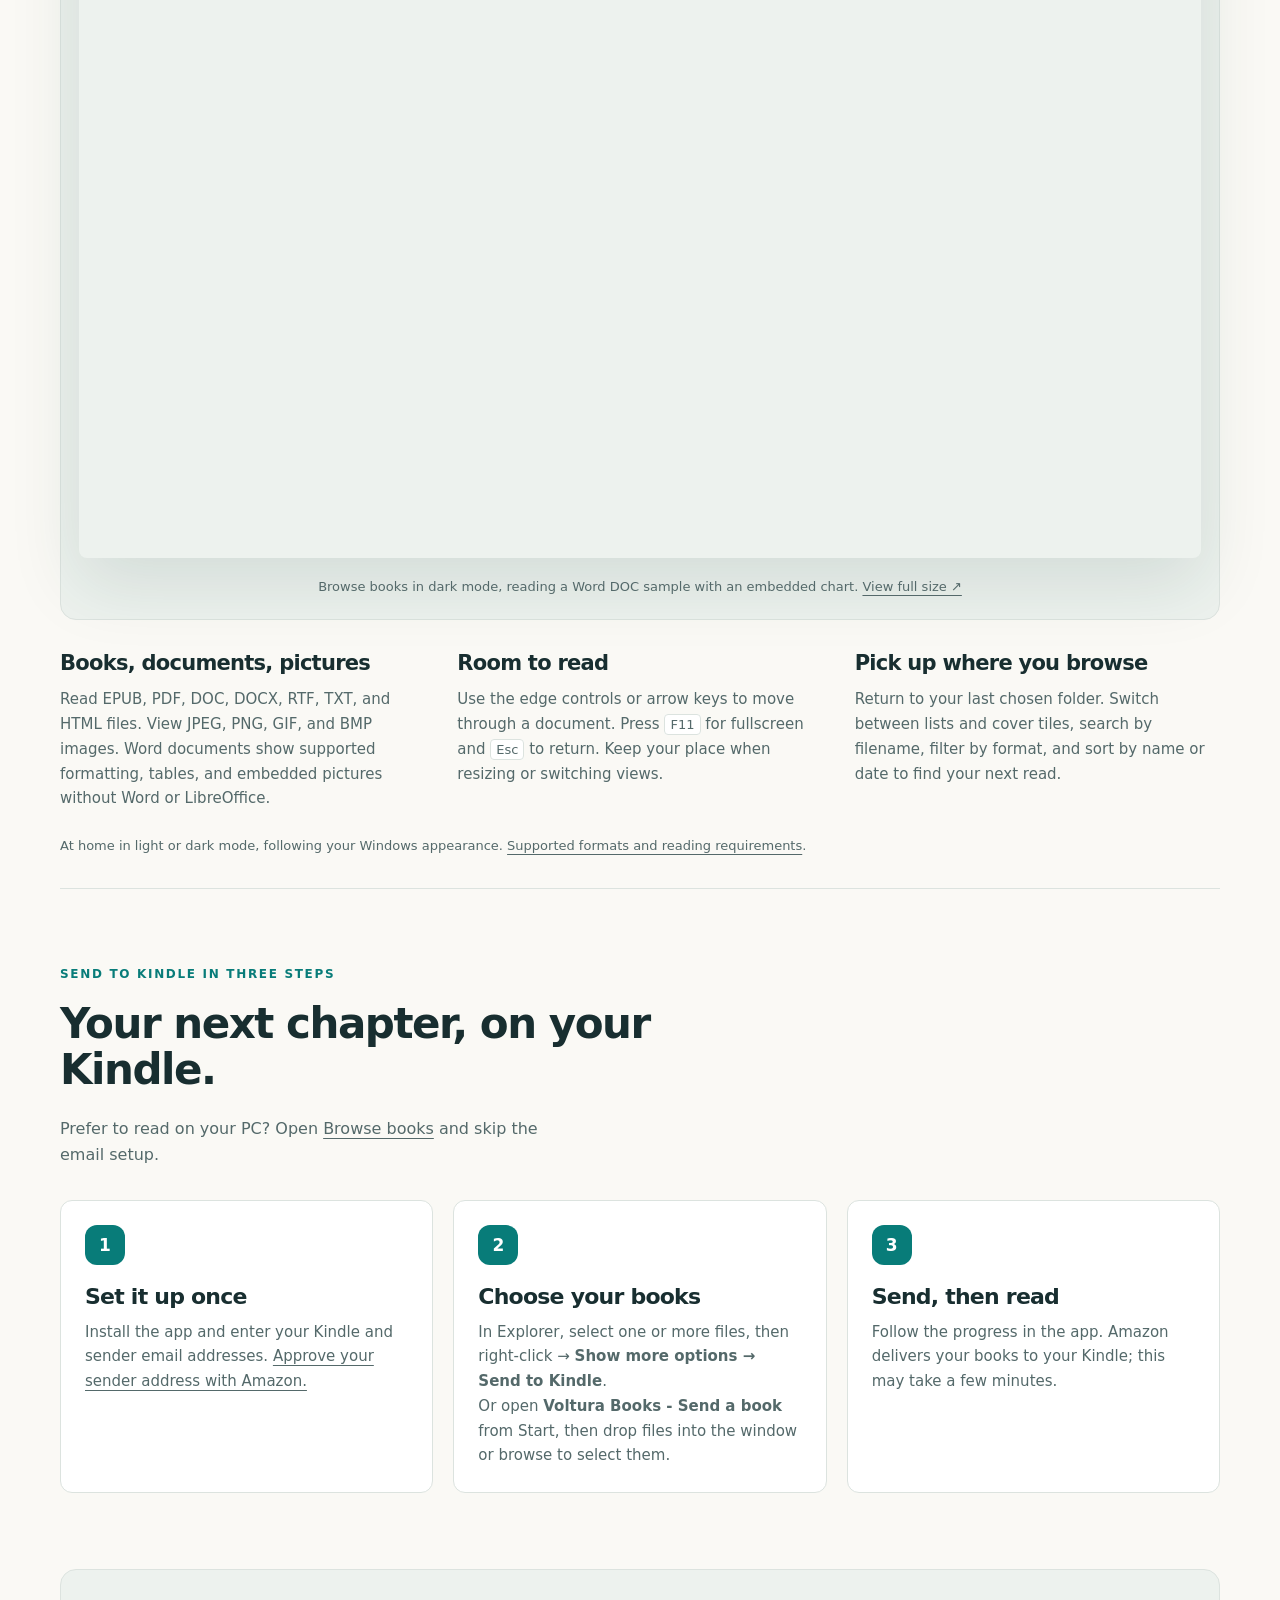
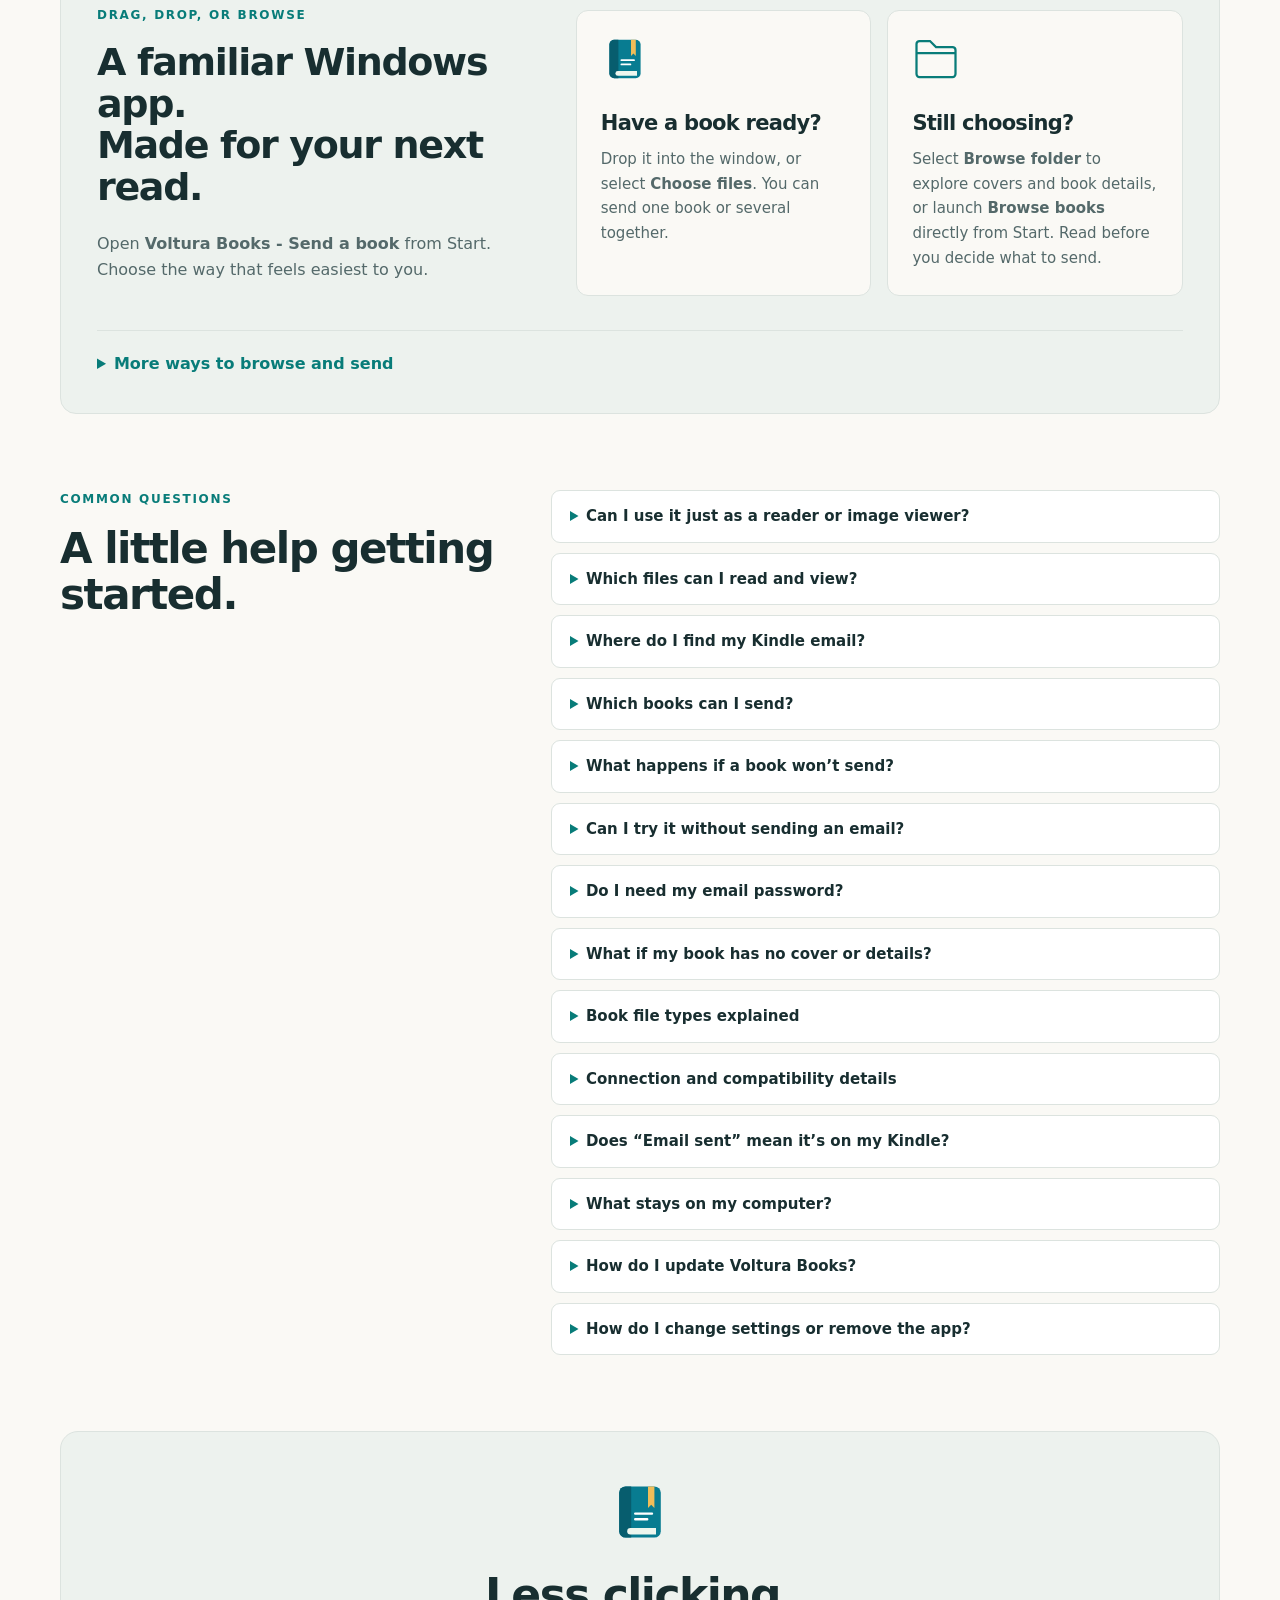
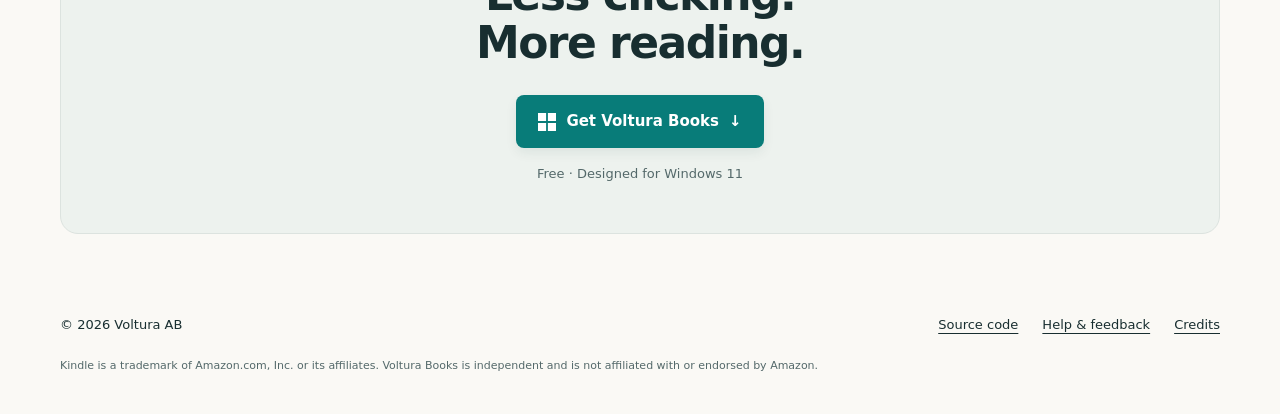
==== commit 71d7b053: "prep for 0.1.1" ====
--- a/docs/index.html
+++ b/docs/index.html
@@ -4,15 +4,15 @@
   <meta charset="utf-8">
   <meta name="viewport" content="width=device-width, initial-scale=1">
   <meta name="color-scheme" content="light dark">
-  <meta name="description" content="Send books and documents to your Kindle with a right-click or drag and drop. Choose one book or several, and get back to reading.">
-  <meta property="og:title" content="Voltura Books — Your next read. One right-click away.">
-  <meta property="og:description" content="A free Windows app for sending books and documents to your Kindle.">
+  <meta name="description" content="Read ebooks and documents, view images, and send books to Kindle. Voltura Books is a free standalone reader and image viewer for Windows.">
+  <meta property="og:title" content="Voltura Books — Read on your PC. Send to your Kindle.">
+  <meta property="og:description" content="A free Windows ebook and document reader, image viewer, and simple way to send books to Kindle.">
   <meta property="og:type" content="website">
   <meta property="og:image" content="https://voltura.github.io/voltura-books/assets/sending-native.png">
   <link rel="canonical" href="https://voltura.github.io/voltura-books/">
   <link rel="icon" href="assets/book.svg" type="image/svg+xml">
-  <link rel="stylesheet" href="assets/site.css?v=7">
-  <title>Voltura Books — Send books to Kindle</title>
+  <link rel="stylesheet" href="assets/site.css?v=8">
+  <title>Voltura Books — Read on your PC. Send to your Kindle.</title>
 </head>
 <body>
   <a class="skip" href="#main">Skip to content</a>
@@ -23,9 +23,9 @@
   <main id="main">
     <section class="wrap hero">
       <div class="intro">
-        <p class="eyebrow"><span class="dot"></span> A simple way to send books to Kindle</p>
-        <h1>Send books to your Kindle.<br><em>Get back to reading.</em></h1>
-        <p class="lead">Send books from File Explorer with a right-click, or open Voltura Books from Start to drop or browse for files. See a cover preview and follow their progress to your Kindle.</p>
+        <p class="eyebrow"><span class="dot"></span> Read, browse, and send</p>
+        <h1>Read on your PC.<br><em>Send to your Kindle.</em></h1>
+        <p class="lead">Your ebooks, documents, and images, in one familiar Windows app. Open <strong>Browse books</strong> to read and view files on your PC, or send your next book to Kindle with a right-click.</p>
         <div class="actions"><a class="button primary" href="https://github.com/voltura/voltura-books/releases"><svg class="windows-icon" width="18" height="18" viewBox="0 0 20 20" fill="currentColor" aria-hidden="true" focusable="false"><path d="M0 0h9v9H0zM11 0h9v9h-9zM0 11h9v9H0zM11 11h9v9h-9z"/></svg>Get Voltura Books <span aria-hidden="true">↓</span></a><a class="button secondary" href="#how-it-works">See how it works <span aria-hidden="true">→</span></a></div>
         <p class="fine">Free · Designed for Windows 11 · No Voltura account</p>
       </div>
@@ -39,12 +39,28 @@
     </section>
     <section class="wrap feature-strip" aria-label="Why Voltura Books"><div class="feature-grid">
       <article><span class="feature-symbol" aria-hidden="true"><svg width="28" height="28" viewBox="0 0 24 24" fill="none" stroke="currentColor" stroke-width="1.5" stroke-linejoin="round"><path d="M3 3 22 12 3 21 6 12Z M6 12h16"/></svg></span><h2>Send your way</h2><p>Right-click files in Explorer. Or open Voltura Books from Start to drop or browse for files.</p></article>
-      <article><span class="feature-symbol" aria-hidden="true">✓</span><h2>Avoid duplicates</h2><p>Get a reminder if you’ve already sent the same book.</p></article>
-      <article><span class="feature-symbol" aria-hidden="true">▤</span><h2>Choose several books</h2><p>Select several files in Explorer or Voltura Books. They’ll send one at a time.</p></article>
+      <article><span class="feature-symbol" aria-hidden="true">▤</span><h2>Read on your PC</h2><p>A standalone ebook and document reader. No Kindle or email setup needed.</p></article>
+      <article><span class="feature-symbol" aria-hidden="true">▧</span><h2>View your images</h2><p>Browse JPEG, PNG, GIF, and BMP pictures, then open a larger fullscreen view.</p></article>
       <article><span class="feature-symbol" aria-hidden="true">♡</span><h2>Keep it simple</h2><p>No new account, book library, or subscription to manage.</p></article>
     </div></section>
+    <section class="wrap reader-section" id="reader" aria-labelledby="reader-title">
+      <div class="reader-intro">
+        <div class="section-heading"><p class="eyebrow">Browse books</p><h2 id="reader-title">Your books, documents, and pictures.<br>Ready to explore.</h2></div>
+        <p class="lead">Open <strong>Voltura Books - Browse books</strong> from Start and settle into an ebook, a document, or a folder of pictures. Reading stays on your PC. Sending is there when you want it.</p>
+      </div>
+      <figure class="reader-shot">
+        <a href="assets/browse-reader-dark.png" aria-label="View the full-size dark-mode Browse books screenshot"><img src="assets/browse-reader-dark.png" alt="Browse books in dark mode displaying a Word DOC sample with formatted text and an embedded chart" width="1135" height="790" loading="lazy" decoding="async"></a>
+        <figcaption>Browse books in dark mode, reading a Word DOC sample with an embedded chart. <a href="assets/browse-reader-dark.png">View full size ↗</a></figcaption>
+      </figure>
+      <div class="reader-features">
+        <article><h3>Books, documents, pictures</h3><p>Read EPUB, PDF, DOC, DOCX, RTF, TXT, and HTML files. View JPEG, PNG, GIF, and BMP images. Word documents show supported formatting, tables, and embedded pictures without Word or LibreOffice.</p></article>
+        <article><h3>Room to read</h3><p>Use the edge controls or arrow keys to move through a document. Press <kbd>F11</kbd> for fullscreen and <kbd>Esc</kbd> to return. Keep your place when resizing or switching views.</p></article>
+        <article><h3>Pick up where you browse</h3><p>Return to your last chosen folder. Switch between lists and cover tiles, search by filename, filter by format, and sort by name or date to find your next read.</p></article>
+      </div>
+      <p class="reader-note">At home in light or dark mode, following your Windows appearance. <a href="#reader-formats">Supported formats and reading requirements</a>.</p>
+    </section>
     <section class="wrap steps-section" id="how-it-works">
-      <div class="section-heading"><p class="eyebrow">Three simple steps</p><h2>From your files to your next chapter.</h2></div>
+      <div class="section-heading"><p class="eyebrow">Send to Kindle in three steps</p><h2>Your next chapter, on your Kindle.</h2><p>Prefer to read on your PC? Open <a href="#reader">Browse books</a> and skip the email setup.</p></div>
       <ol class="steps">
         <li><span class="step-number">1</span><h3>Set it up once</h3><p>Install the app and enter your Kindle and sender email addresses. <a href="#kindle-email">Approve your sender address with Amazon.</a></p></li>
         <li><span class="step-number">2</span><h3>Choose your books</h3><p>In Explorer, select one or more files, then right-click → <strong>Show more options → Send to Kindle</strong>.</p><p>Or open <strong>Voltura Books - Send a book</strong> from Start, then drop files into the window or browse to select them.</p></li>
@@ -55,17 +71,19 @@
       <div class="section-heading"><p class="eyebrow">Drag, drop, or browse</p><h2 id="showcase-title">A familiar Windows app.<br>Made for your next read.</h2><p>Open <strong>Voltura Books - Send a book</strong> from Start. Choose the way that feels easiest to you.</p></div>
       <div class="method-grid">
         <article><img src="assets/book.svg" width="48" height="48" alt=""><h3>Have a book ready?</h3><p>Drop it into the window, or select <strong>Choose files</strong>. You can send one book or several together.</p></article>
-        <article><svg class="method-icon" viewBox="0 0 32 32" fill="none" stroke="currentColor" stroke-width="1.5" aria-hidden="true"><path d="M3 9V6a2 2 0 0 1 2-2h7l4 4h11a2 2 0 0 1 2 2v16a2 2 0 0 1-2 2H5a2 2 0 0 1-2-2V9Z"/><path d="M3 12h26"/></svg><h3>Still choosing?</h3><p>Select <strong>Browse folder</strong> to explore covers and book details. Search, filter, and choose what to read next.</p></article>
+        <article><svg class="method-icon" viewBox="0 0 32 32" fill="none" stroke="currentColor" stroke-width="1.5" aria-hidden="true"><path d="M3 9V6a2 2 0 0 1 2-2h7l4 4h11a2 2 0 0 1 2 2v16a2 2 0 0 1-2 2H5a2 2 0 0 1-2-2V9Z"/><path d="M3 12h26"/></svg><h3>Still choosing?</h3><p>Select <strong>Browse folder</strong> to explore covers and book details, or launch <strong>Browse books</strong> directly from Start. Read before you decide what to send.</p></article>
       </div>
-      <details class="browse-details"><summary>More ways to browse your books</summary><p>Switch between a list and cover thumbnails. Search by filename, sort by name, size, or modified date, and filter by file type. Hold Ctrl or Shift to select several files. Available details include title, author, publisher, size, and file dates.</p><p>If you open more files during a send, the app asks whether to add them after the current books.</p></details>
+      <details class="browse-details"><summary>More ways to browse and send</summary><p>Switch between a list and cover thumbnails. Search by filename, sort by name or modified date, and filter by file type. Hold Ctrl or Shift to select several files; they’ll send one at a time. Available details include title, author, publisher, size, and file dates.</p><p>Get a reminder if you’ve already sent the same book. If you open more files during a send, the app asks whether to add them after the current books.</p></details>
     </section>
     <section class="wrap faq" id="questions">
       <div class="section-heading"><p class="eyebrow">Common questions</p><h2>A little help getting started.</h2></div>
       <div class="questions">
+        <details><summary>Can I use it just as a reader or image viewer?</summary><p>Yes. Open <strong>Voltura Books - Browse books</strong> from Start. You don’t need a Kindle, email settings, or a Voltura account to read local files and view images. Reading and fullscreen previews never send emails.</p></details>
+        <details id="reader-formats"><summary>Which files can I read and view?</summary><p>The built-in reader supports EPUB, PDF, Word 97–2003 DOC, DOCX, RTF, TXT, and HTML/HTM. The image viewer supports JPEG, PNG, GIF, and BMP; animated GIFs show their first frame. Supported document formatting and embedded images are preserved, though layout can differ from the original app. Word navigation moves by a screenful.</p><p>EPUB, HTML, DOC, and DOCX reading use Microsoft Edge WebView2, normally included with Windows 11. DOC conversion also uses .NET Framework 4.8, included with Windows 11. Word and LibreOffice are not required. Where available, choose <strong>Read as text</strong> if formatted reading fails, or <strong>Open with default app</strong>.</p><p>Protected or encrypted books, password-protected PDFs, and older or damaged DOC files aren’t supported by the built-in reader. Book scripts, external links, and remote resources are blocked. HTML displays embedded content without loading companion files.</p></details>
         <details id="kindle-email"><summary>Where do I find my Kindle email?</summary><p>Visit Amazon’s <a href="https://www.amazon.com/hz/mycd/myx">Content and Devices</a> settings to find your Kindle’s Send-to-Kindle email address. In Personal Document Settings, add your sender email to the Approved Personal Document E-mail List.</p></details>
         <details><summary>Which books can I send?</summary><p>EPUB books, PDF files, Word documents, and several other common formats. Choose one or several. Each file can be up to 50 MB; your email service may have a smaller limit. Password-protected or copy-protected documents may not work.</p></details>
         <details><summary>What happens if a book won’t send?</summary><p>Sending pauses so you can try again, skip that book, or cancel the remaining books. Nothing is retried automatically. For several books, a summary tells you what was sent, skipped, or left unfinished.</p></details>
-        <details><summary>Can I try it without sending an email?</summary><p>Yes. Select <strong>Preview only (no emails sent)</strong> in the Send a book window. You can browse files, see their covers, and watch a simulated send. No email setup is needed, and your sent-book history stays unchanged.</p></details>
+        <details><summary>Can I try it without sending an email?</summary><p>Yes. Select <strong>Don't send emails</strong> in the Send a book window, then choose <strong>Test sending</strong>. You can browse and read supported files, or watch a simulated send. No email setup is needed for the simulation, and your sent-book history stays unchanged. Reading and fullscreen previews never send emails.</p></details>
         <details><summary>Do I need my email password?</summary><p>If you send through your email provider, yes. Some services, such as Gmail, require a special password for apps; the setup form explains what to use. There is also a direct sending option without a password, though it does not work on every network.</p></details>
         <details><summary>What if my book has no cover or details?</summary><p>You’ll see a full-size placeholder cover with its file type. Missing information never prevents sending. Page counts appear only when available; most EPUB books do not have a fixed number of pages. Word page counts are the values saved in the file and may change when it is opened elsewhere.</p></details>
         <details><summary>Book file types explained</summary><p>The letters at the end of a filename tell you its format. For example, <strong>My book.epub</strong> is an EPUB book.</p>
@@ -73,7 +91,7 @@
             <dt>EPUB — electronic publication (.epub)</dt><dd>A common ebook format. Text usually adjusts to your Kindle’s screen and chosen text size. We show its cover when one is included.</dd>
             <dt>PDF — portable document format (.pdf)</dt><dd>Pages laid out like a printed book or document. We show the first page as a preview.</dd>
             <dt>RTF — rich text format (.rtf)</dt><dd>A text document with basic formatting, such as bold words and headings. We show a full-size placeholder cover.</dd>
-            <dt>Word documents (.doc, .docx)</dt><dd>Documents created by Microsoft Word and similar apps. Some DOCX files include a small preview; otherwise we show a full-size placeholder cover.</dd>
+            <dt>Word documents (.doc, .docx)</dt><dd>Documents created by Microsoft Word and similar apps. Word 97–2003 DOC and DOCX files support local reading with formatting, tables, and embedded pictures, without Word or LibreOffice. Use the arrows to move by a screenful; layout can differ from Word and Kindle. Formatted reading uses Microsoft Edge WebView2, with text-only fallback if unavailable. DOC files convert locally when reading starts, using .NET Framework 4.8, included with Windows 11. Encrypted, damaged, and older DOC formats cannot be converted. Some DOCX files include a cover preview. The original file is sent unchanged.</dd>
             <dt>TXT — plain text (.txt)</dt><dd>Words without page styling or pictures. We show a full-size placeholder cover.</dd>
             <dt>HTML — web-page documents (.html, .htm)</dt><dd>A saved web-page file. Only that file is sent, not a folder of linked pictures. We show a full-size placeholder cover.</dd>
             <dt>Pictures (.jpg, .jpeg, .png, .gif, .bmp)</dt><dd>Common image formats. We show the picture as the preview; for animated GIFs, the first frame.</dd>
--- a/docs/assets/site.css
+++ b/docs/assets/site.css
@@ -34,3 +34,19 @@
 .steps .step-number{width:40px;height:40px;border:0;border-radius:12px;background:var(--accent);color:var(--accent-ink);font-size:17px;font-weight:700}
 
 .button:has(.windows-icon){gap:10px}.windows-icon{display:block;flex:none;width:18px;height:18px}
+
+/* Standalone reading and viewing, introduced in 0.1.1. */
+.reader-section{padding-block:76px 0}
+.reader-intro{display:grid;grid-template-columns:1fr 1fr;gap:48px;align-items:start;margin-bottom:32px}
+.reader-intro .lead{margin-bottom:0;font-size:18px;max-width:none}
+.reader-shot{margin:0;padding:18px;border:1px solid var(--line);border-radius:16px;background:var(--wash)}
+.reader-shot a{display:block}
+.reader-shot img{display:block;width:100%;border-radius:8px;box-shadow:var(--shadow)}
+.reader-shot figcaption{font-size:13px;padding:18px 8px 4px}
+.reader-shot figcaption a{display:inline}
+.reader-features{display:grid;grid-template-columns:repeat(3,1fr);gap:32px;margin-top:32px}
+.reader-features h3{font-size:21px;margin-bottom:12px}
+.reader-features p{font-size:15px;margin-bottom:0}
+.reader-features kbd{font:inherit;font-size:13px;border:1px solid var(--line);border-radius:4px;background:var(--card);padding:2px 5px;white-space:nowrap}
+.reader-note{font-size:13px;margin:24px 0 0;padding-bottom:32px;border-bottom:1px solid var(--line)}
+@media(max-width:700px){.reader-section{padding-top:48px}.reader-intro,.reader-features{grid-template-columns:1fr;gap:20px}.reader-intro{margin-bottom:24px}.reader-intro .section-heading h2{margin-bottom:0}.reader-shot{padding:8px}.reader-shot figcaption{font-size:12px}.reader-features{margin-top:24px}}
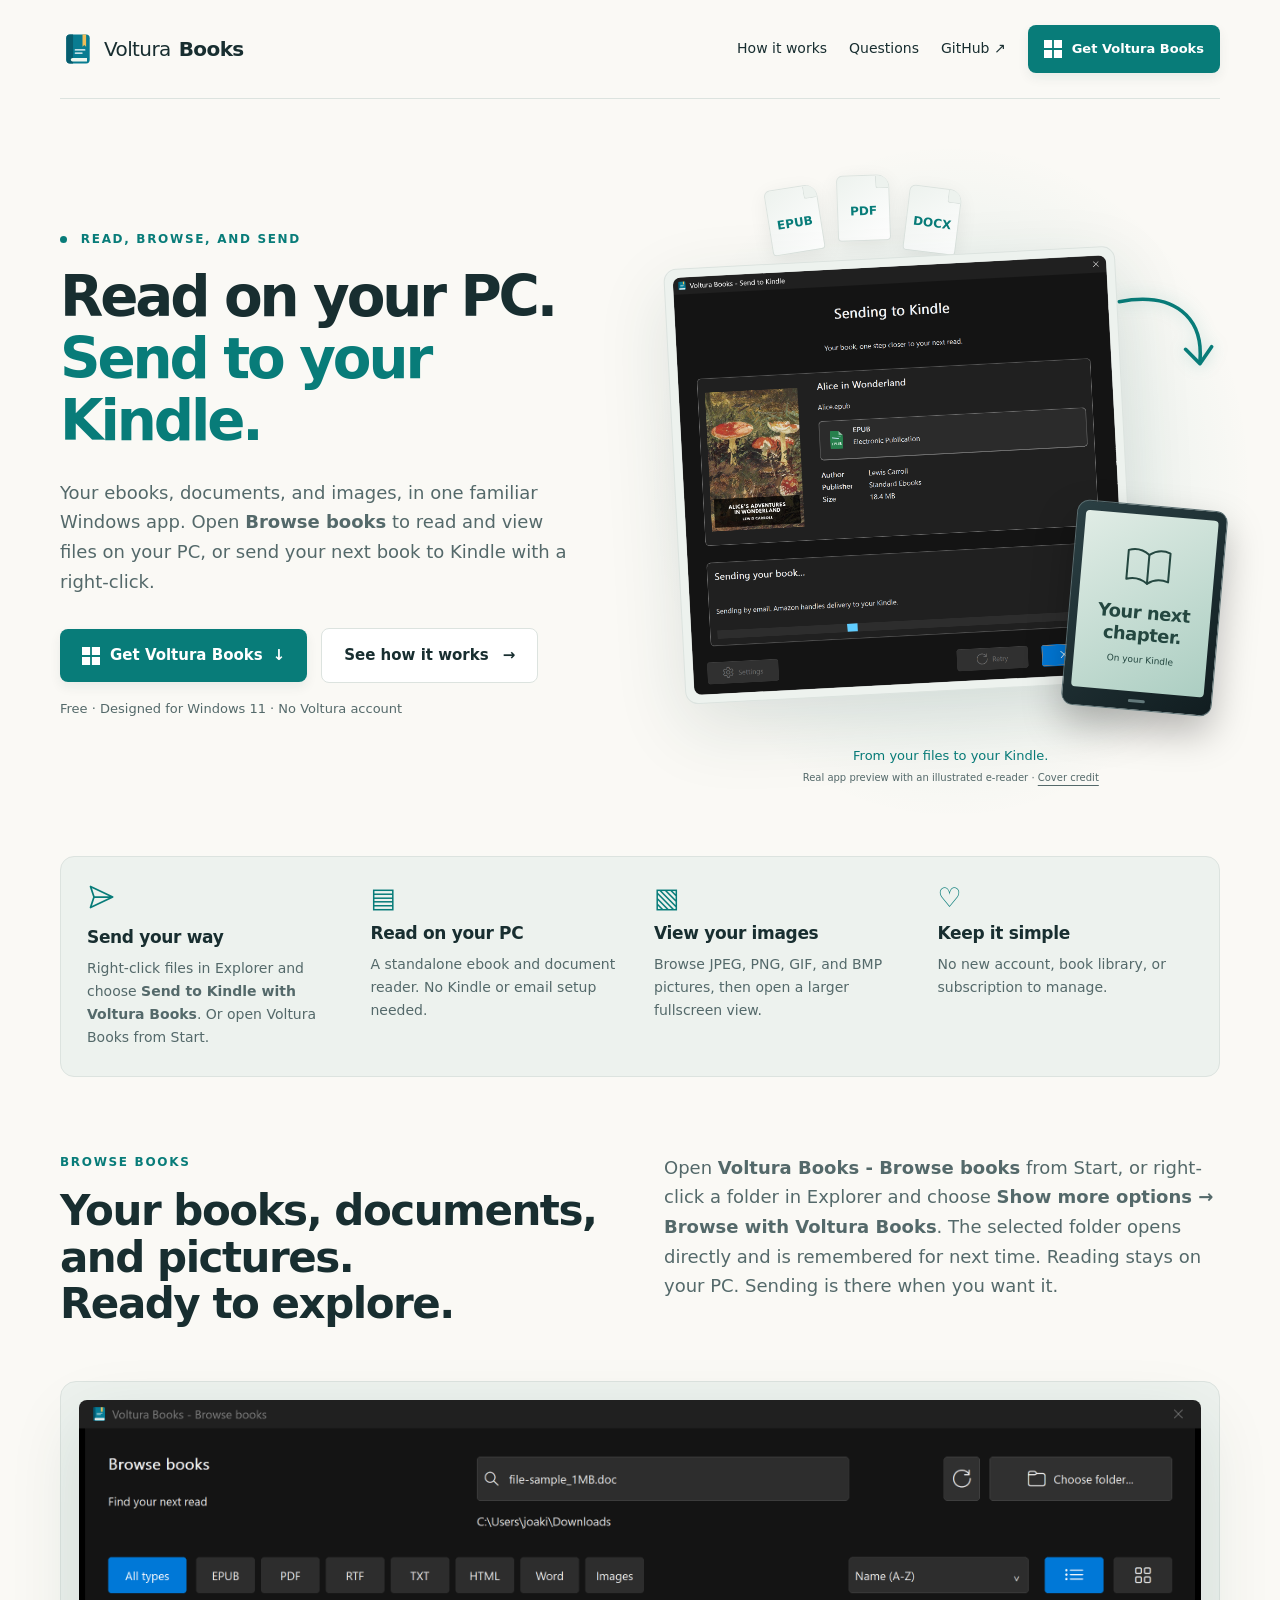
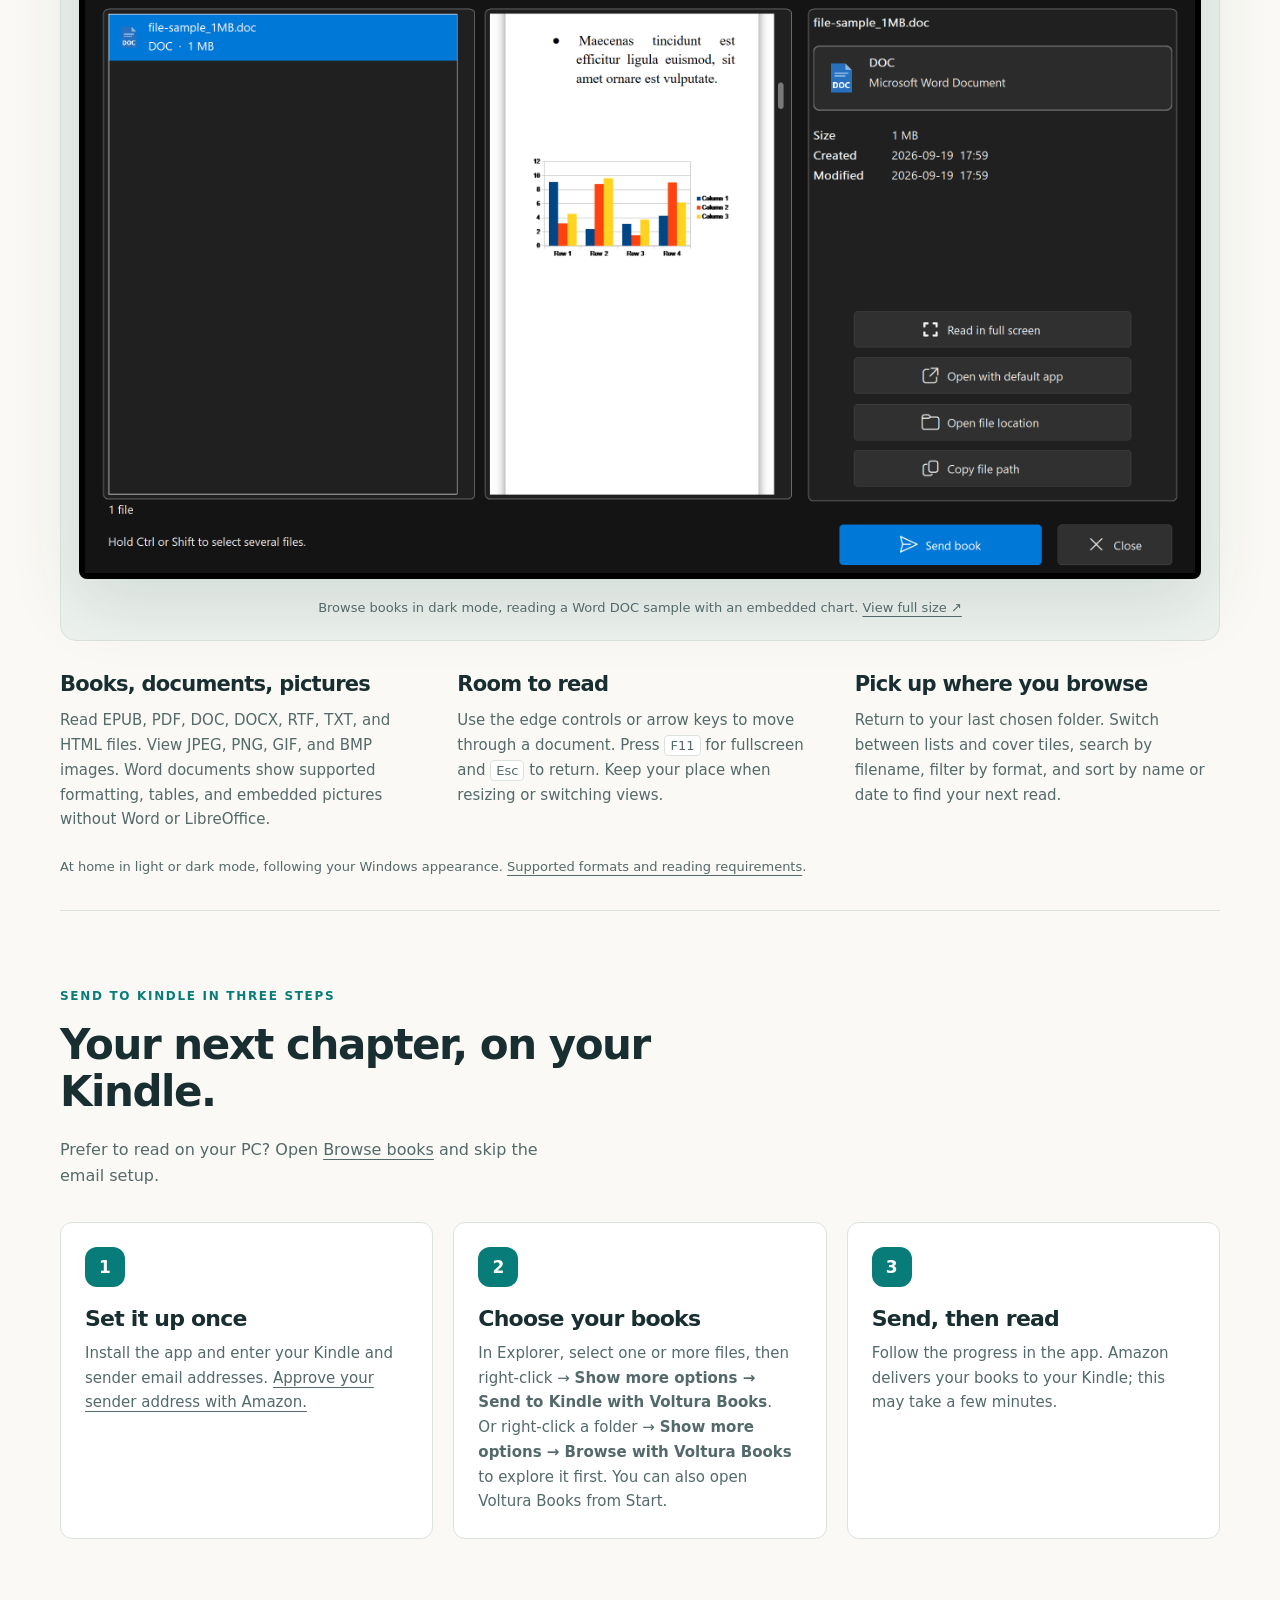
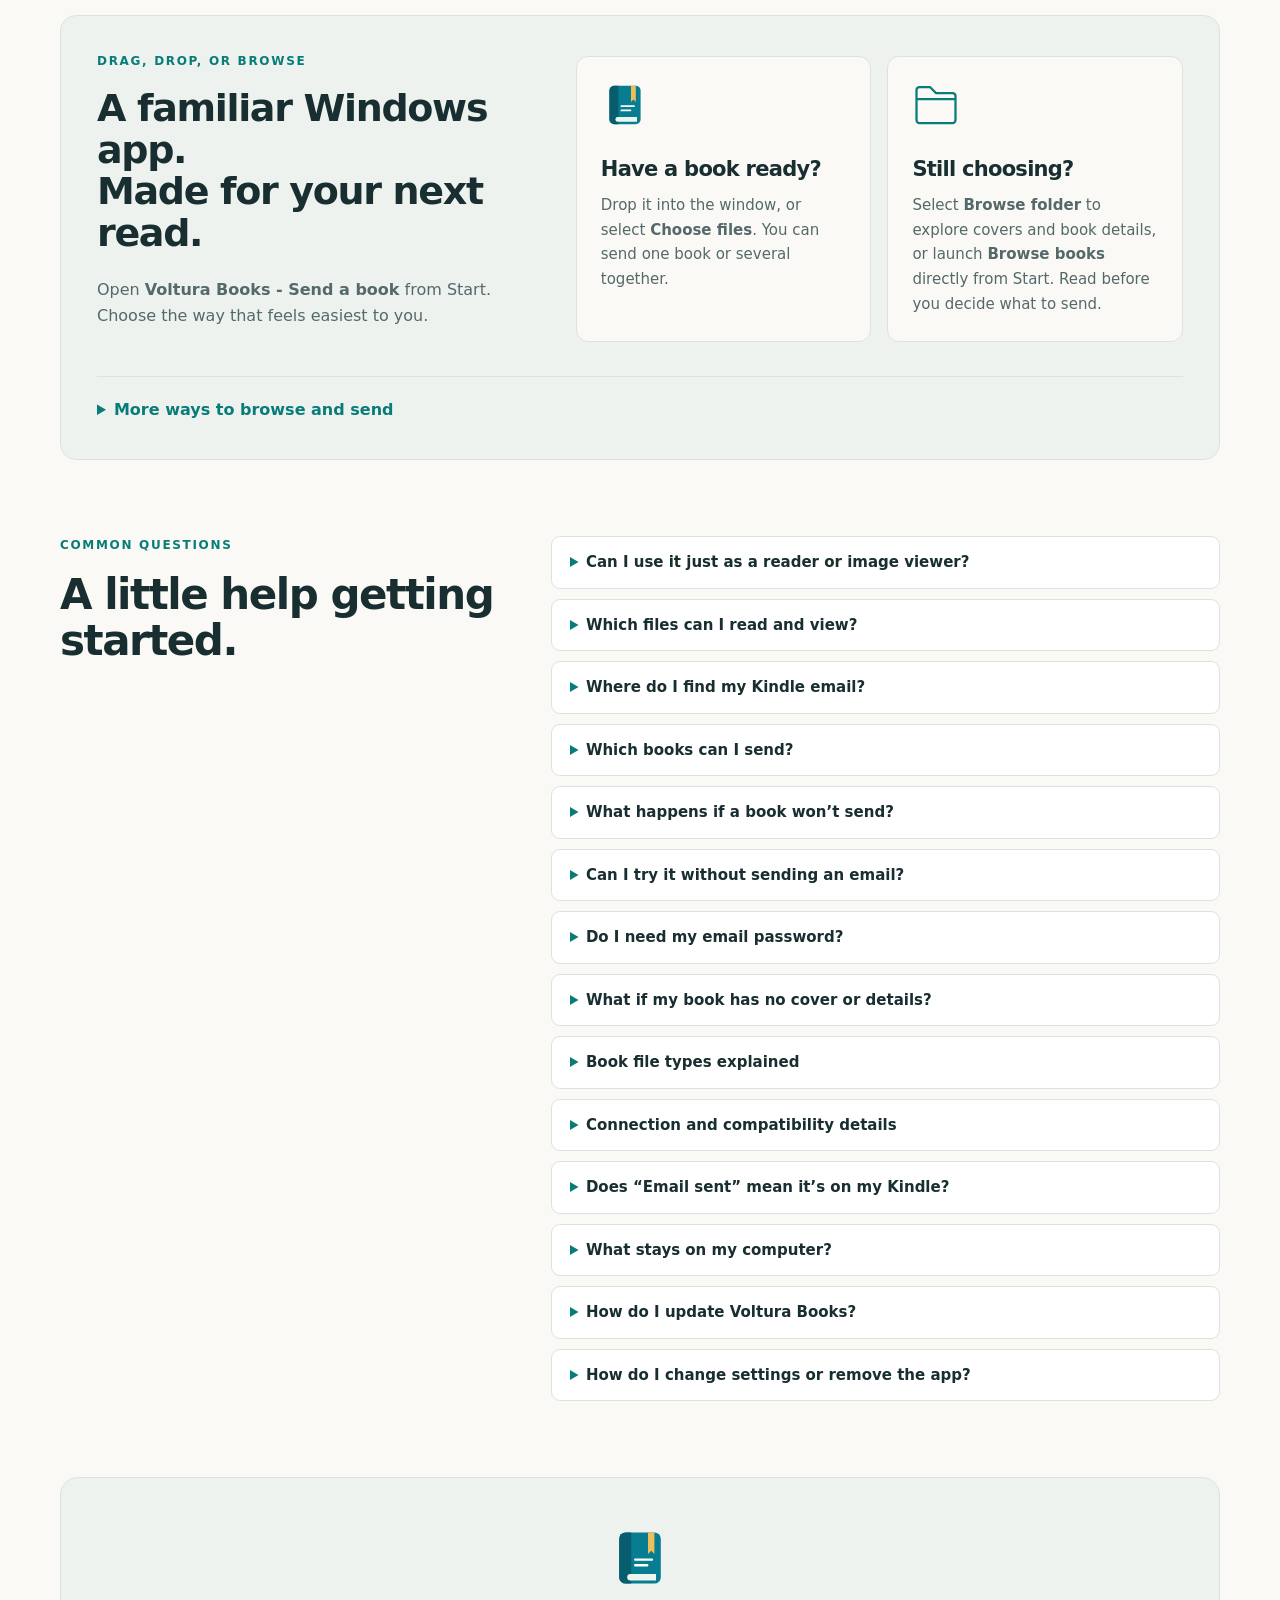
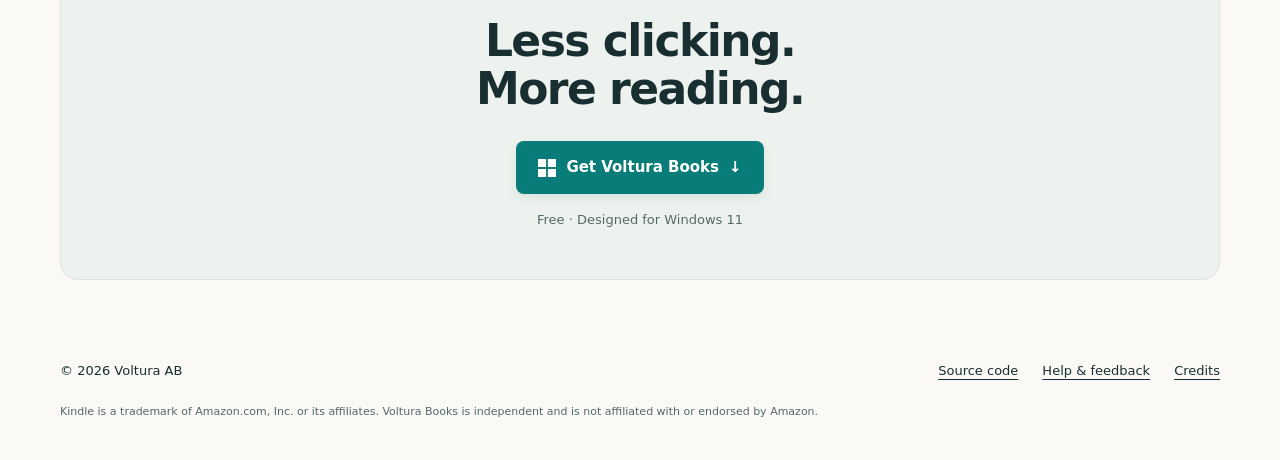
==== commit 6bf60a50: "Release Voltura Books 0.1.2" ====
--- a/docs/index.html
+++ b/docs/index.html
@@ -38,7 +38,7 @@
       </figure>
     </section>
     <section class="wrap feature-strip" aria-label="Why Voltura Books"><div class="feature-grid">
-      <article><span class="feature-symbol" aria-hidden="true"><svg width="28" height="28" viewBox="0 0 24 24" fill="none" stroke="currentColor" stroke-width="1.5" stroke-linejoin="round"><path d="M3 3 22 12 3 21 6 12Z M6 12h16"/></svg></span><h2>Send your way</h2><p>Right-click files in Explorer. Or open Voltura Books from Start to drop or browse for files.</p></article>
+      <article><span class="feature-symbol" aria-hidden="true"><svg width="28" height="28" viewBox="0 0 24 24" fill="none" stroke="currentColor" stroke-width="1.5" stroke-linejoin="round"><path d="M3 3 22 12 3 21 6 12Z M6 12h16"/></svg></span><h2>Send your way</h2><p>Right-click files in Explorer and choose <strong>Send to Kindle with Voltura Books</strong>. Or open Voltura Books from Start.</p></article>
       <article><span class="feature-symbol" aria-hidden="true">▤</span><h2>Read on your PC</h2><p>A standalone ebook and document reader. No Kindle or email setup needed.</p></article>
       <article><span class="feature-symbol" aria-hidden="true">▧</span><h2>View your images</h2><p>Browse JPEG, PNG, GIF, and BMP pictures, then open a larger fullscreen view.</p></article>
       <article><span class="feature-symbol" aria-hidden="true">♡</span><h2>Keep it simple</h2><p>No new account, book library, or subscription to manage.</p></article>
@@ -46,10 +46,10 @@
     <section class="wrap reader-section" id="reader" aria-labelledby="reader-title">
       <div class="reader-intro">
         <div class="section-heading"><p class="eyebrow">Browse books</p><h2 id="reader-title">Your books, documents, and pictures.<br>Ready to explore.</h2></div>
-        <p class="lead">Open <strong>Voltura Books - Browse books</strong> from Start and settle into an ebook, a document, or a folder of pictures. Reading stays on your PC. Sending is there when you want it.</p>
+        <p class="lead">Open <strong>Voltura Books - Browse books</strong> from Start, or right-click a folder in Explorer and choose <strong>Show more options → Browse with Voltura Books</strong>. The selected folder opens directly and is remembered for next time. Reading stays on your PC. Sending is there when you want it.</p>
       </div>
       <figure class="reader-shot">
-        <a href="assets/browse-reader-dark.png" aria-label="View the full-size dark-mode Browse books screenshot"><img src="assets/browse-reader-dark.png" alt="Browse books in dark mode displaying a Word DOC sample with formatted text and an embedded chart" width="1135" height="790" loading="lazy" decoding="async"></a>
+        <a href="assets/browse-reader-dark.png" aria-label="View the full-size dark-mode Browse books screenshot"><img src="assets/browse-reader-dark.png" alt="Browse books in dark mode displaying a Word DOC sample with formatted text and an embedded chart" width="2578" height="1790" loading="lazy" decoding="async"></a>
         <figcaption>Browse books in dark mode, reading a Word DOC sample with an embedded chart. <a href="assets/browse-reader-dark.png">View full size ↗</a></figcaption>
       </figure>
       <div class="reader-features">
@@ -63,7 +63,7 @@
       <div class="section-heading"><p class="eyebrow">Send to Kindle in three steps</p><h2>Your next chapter, on your Kindle.</h2><p>Prefer to read on your PC? Open <a href="#reader">Browse books</a> and skip the email setup.</p></div>
       <ol class="steps">
         <li><span class="step-number">1</span><h3>Set it up once</h3><p>Install the app and enter your Kindle and sender email addresses. <a href="#kindle-email">Approve your sender address with Amazon.</a></p></li>
-        <li><span class="step-number">2</span><h3>Choose your books</h3><p>In Explorer, select one or more files, then right-click → <strong>Show more options → Send to Kindle</strong>.</p><p>Or open <strong>Voltura Books - Send a book</strong> from Start, then drop files into the window or browse to select them.</p></li>
+        <li><span class="step-number">2</span><h3>Choose your books</h3><p>In Explorer, select one or more files, then right-click → <strong>Show more options → Send to Kindle with Voltura Books</strong>.</p><p>Or right-click a folder → <strong>Show more options → Browse with Voltura Books</strong> to explore it first. You can also open Voltura Books from Start.</p></li>
         <li><span class="step-number">3</span><h3>Send, then read</h3><p>Follow the progress in the app. Amazon delivers your books to your Kindle; this may take a few minutes.</p></li>
       </ol>
     </section>
